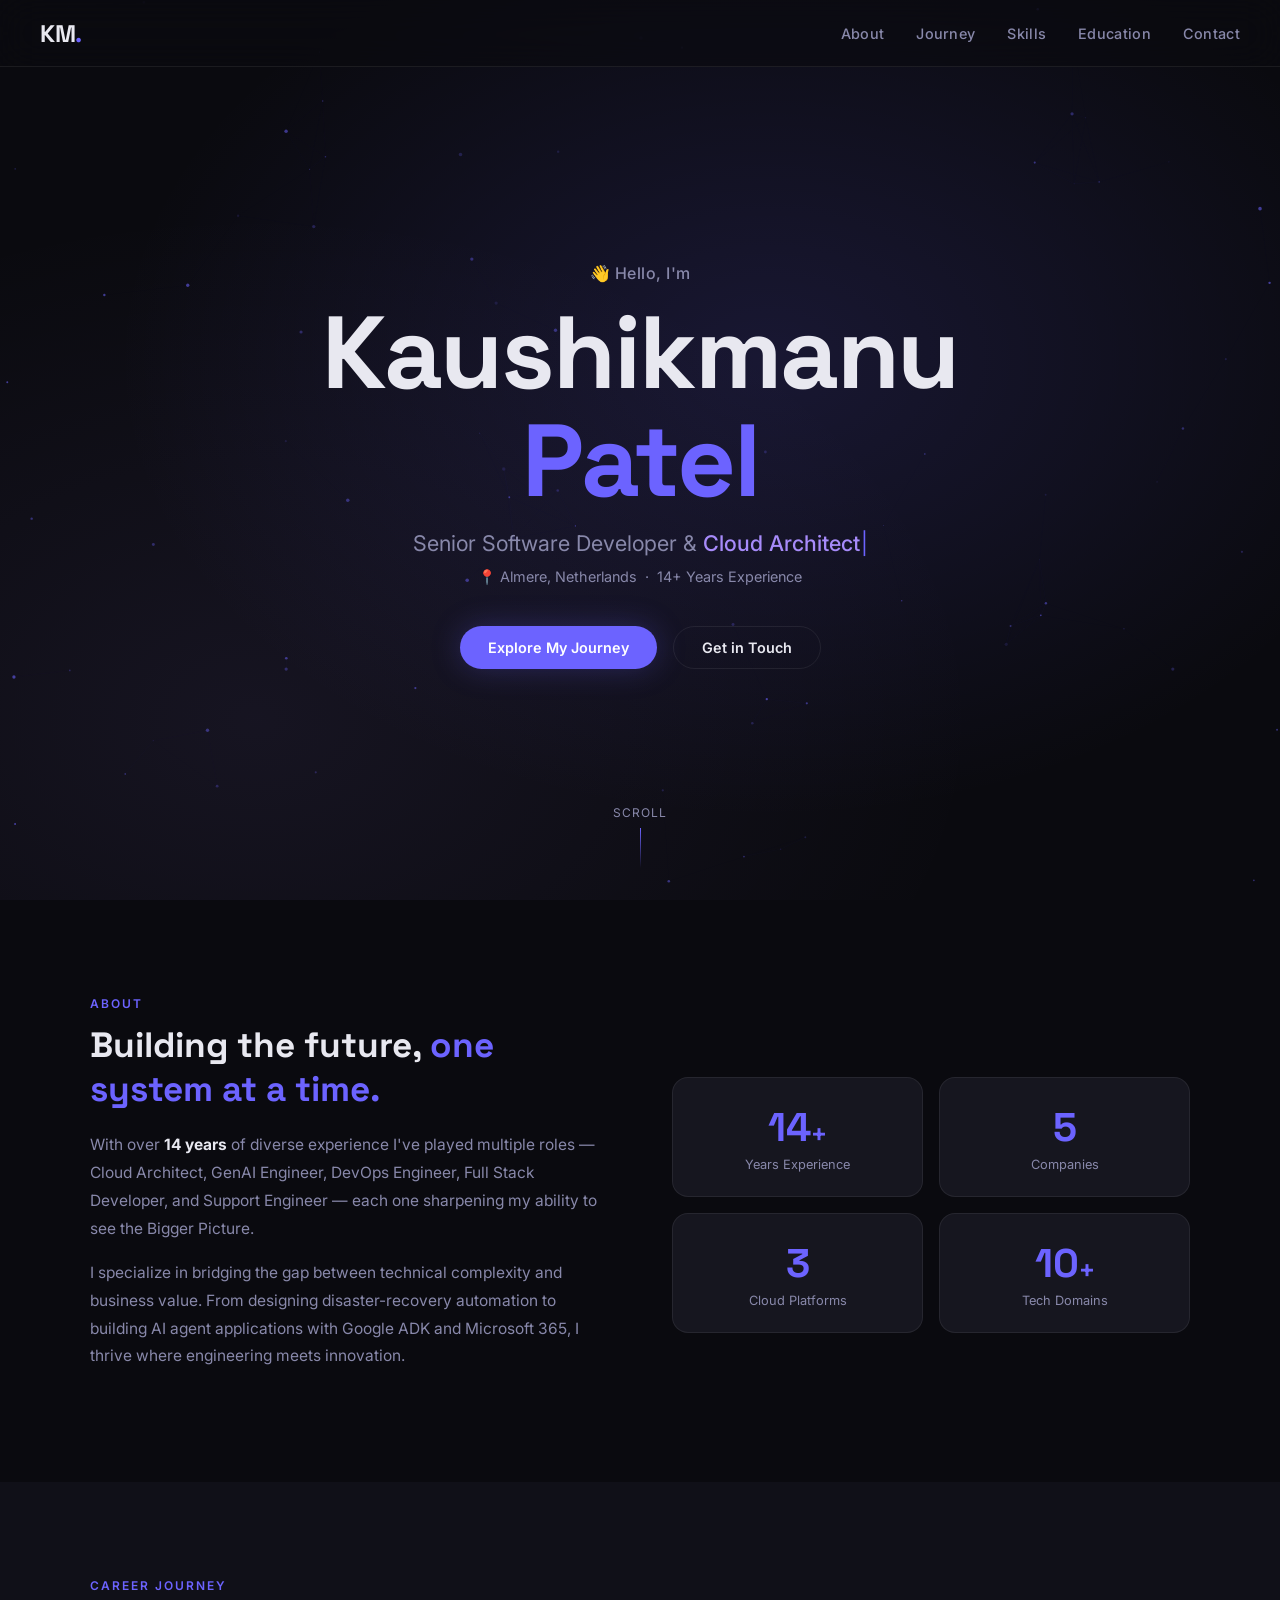
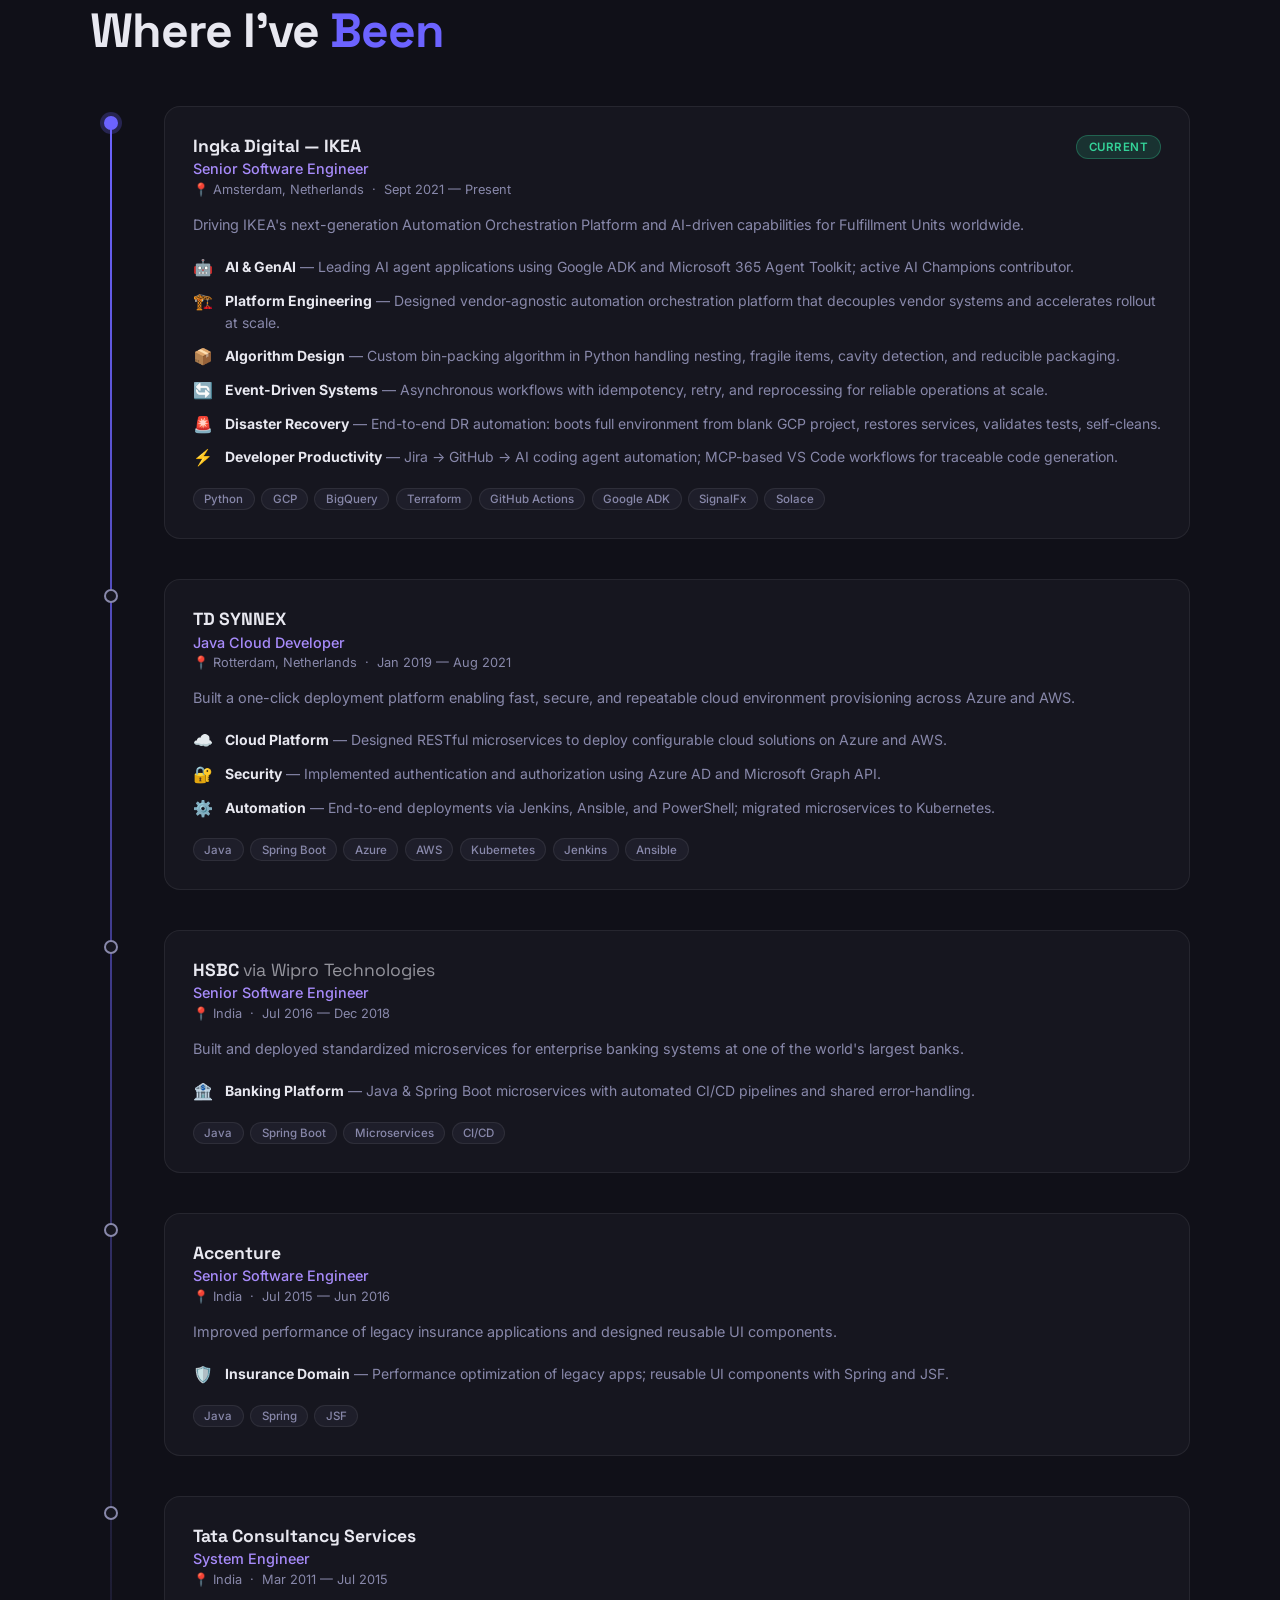
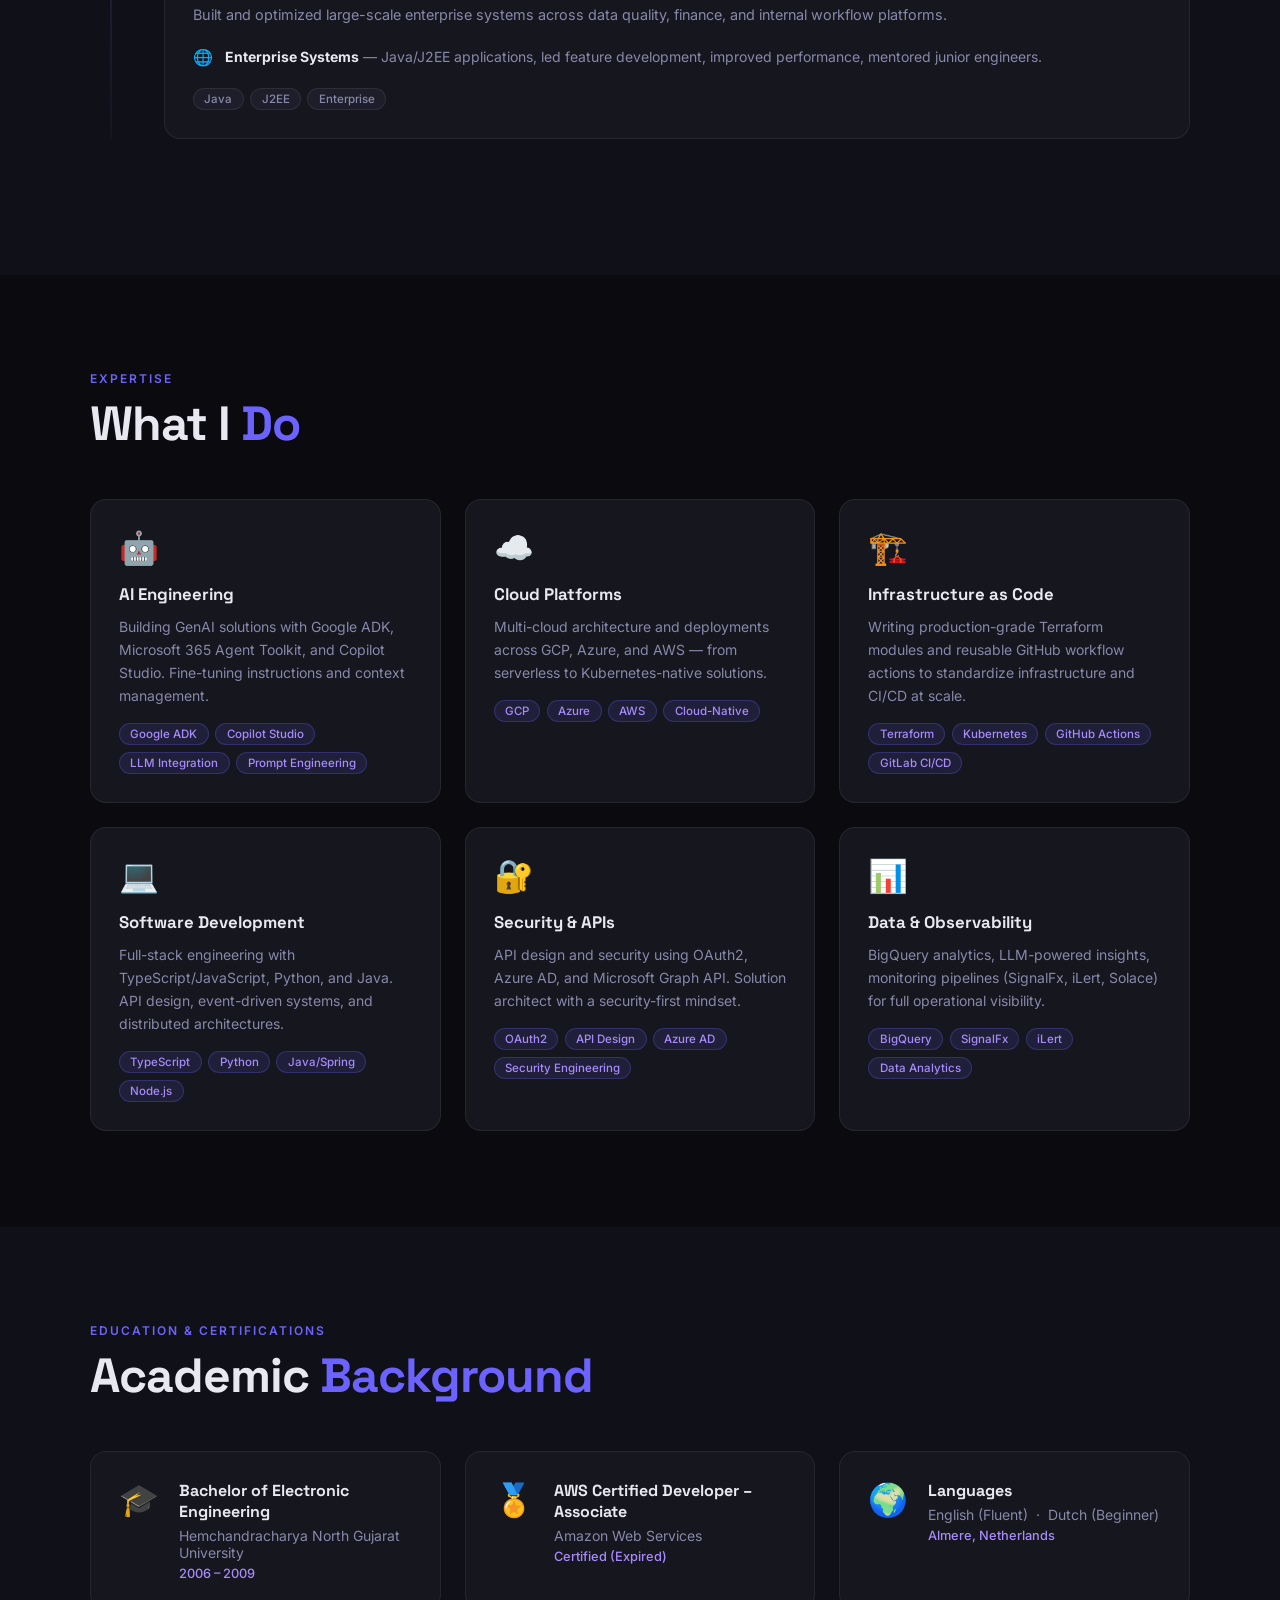
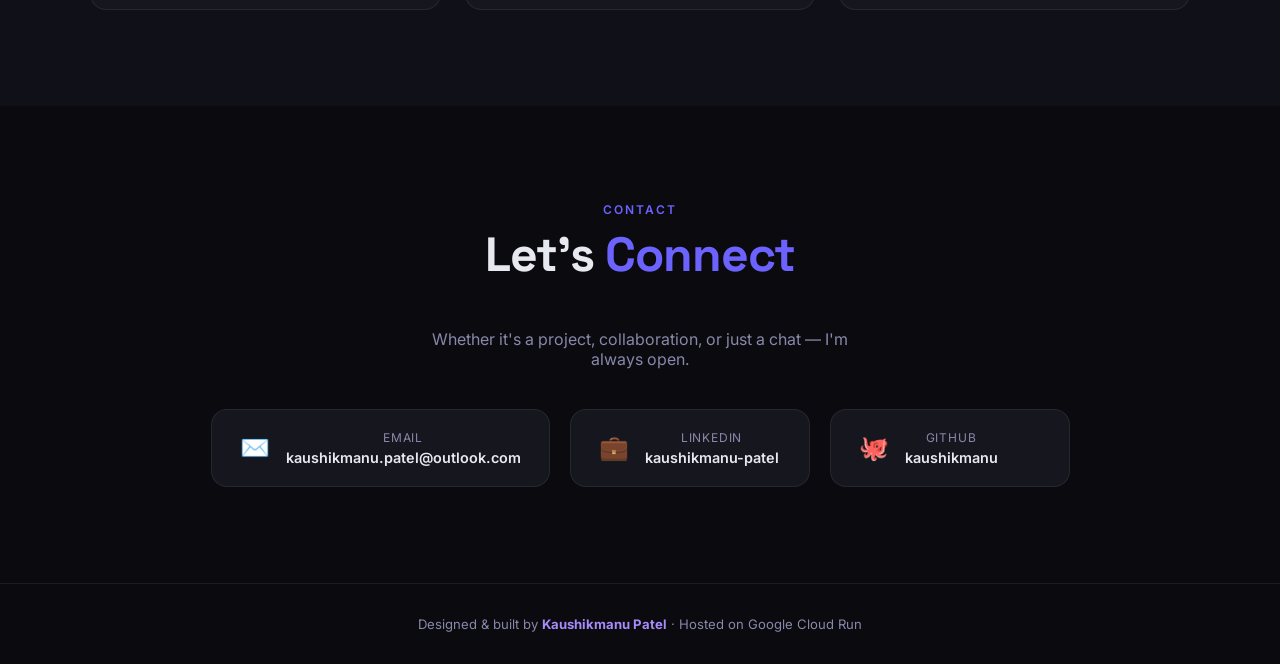
==== app/index.html @ 334c2bb4 "Initial commit" ====
<!DOCTYPE html>
<html lang="en">
<head>
  <meta charset="UTF-8" />
  <meta name="viewport" content="width=device-width, initial-scale=1.0" />
  <title>Kaushikmanu Patel — Senior Software Developer</title>
  <link rel="preconnect" href="https://fonts.googleapis.com" />
  <link href="https://fonts.googleapis.com/css2?family=Inter:wght@300;400;500;600;700;800&family=Space+Grotesk:wght@400;500;600;700&display=swap" rel="stylesheet" />
  <link rel="stylesheet" href="style.css" />
</head>
<body>

  <!-- ──────────────────────────── NAV ──────────────────────────── -->
  <nav id="navbar">
    <div class="nav-brand">KM<span class="dot">.</span></div>
    <ul class="nav-links">
      <li><a href="#about">About</a></li>
      <li><a href="#journey">Journey</a></li>
      <li><a href="#skills">Skills</a></li>
      <li><a href="#education">Education</a></li>
      <li><a href="#contact">Contact</a></li>
    </ul>
    <button class="hamburger" id="hamburger" aria-label="menu">
      <span></span><span></span><span></span>
    </button>
  </nav>

  <!-- ──────────────────────────── HERO ──────────────────────────── -->
  <section id="hero">
    <div class="hero-bg">
      <canvas id="particle-canvas"></canvas>
    </div>
    <div class="hero-content">
      <p class="hero-eyebrow">👋 Hello, I'm</p>
      <h1 class="hero-name">Kaushikmanu<br /><span class="accent">Patel</span></h1>
      <p class="hero-title">Senior Software Developer &amp; <span class="typed-wrapper"><span id="typed"></span><span class="cursor">|</span></span></p>
      <p class="hero-location">📍 Almere, Netherlands &nbsp;·&nbsp; 14+ Years Experience</p>
      <div class="hero-cta">
        <a href="#journey" class="btn btn-primary">Explore My Journey</a>
        <a href="#contact" class="btn btn-ghost">Get in Touch</a>
      </div>
    </div>
    <div class="scroll-hint">
      <span>Scroll</span>
      <div class="scroll-line"></div>
    </div>
  </section>

  <!-- ──────────────────────────── ABOUT ──────────────────────────── -->
  <section id="about" class="section">
    <div class="container">
      <div class="section-label">About</div>
      <div class="about-grid">
        <div class="about-text fade-in">
          <h2>Building the future, <span class="accent">one system at a time.</span></h2>
          <p>With over <strong>14 years</strong> of diverse experience I've played multiple roles — Cloud Architect, GenAI Engineer, DevOps Engineer, Full Stack Developer, and Support Engineer — each one sharpening my ability to see the Bigger Picture.</p>
          <p>I specialize in bridging the gap between technical complexity and business value. From designing disaster-recovery automation to building AI agent applications with Google ADK and Microsoft 365, I thrive where engineering meets innovation.</p>
        </div>
        <div class="about-cards fade-in">
          <div class="stat-card">
            <span class="stat-number" data-target="14">0</span><span class="stat-suffix">+</span>
            <span class="stat-label">Years Experience</span>
          </div>
          <div class="stat-card">
            <span class="stat-number" data-target="5">0</span><span class="stat-suffix"></span>
            <span class="stat-label">Companies</span>
          </div>
          <div class="stat-card">
            <span class="stat-number" data-target="3">0</span><span class="stat-suffix"></span>
            <span class="stat-label">Cloud Platforms</span>
          </div>
          <div class="stat-card">
            <span class="stat-number" data-target="10">0</span><span class="stat-suffix">+</span>
            <span class="stat-label">Tech Domains</span>
          </div>
        </div>
      </div>
    </div>
  </section>

  <!-- ──────────────────────────── JOURNEY ──────────────────────────── -->
  <section id="journey" class="section section-dark">
    <div class="container">
      <div class="section-label">Career Journey</div>
      <h2 class="section-title">Where I've <span class="accent">Been</span></h2>
      <div class="timeline">

        <!-- Job 1 -->
        <div class="timeline-item active" data-job="0">
          <div class="timeline-marker">
            <div class="marker-dot"></div>
          </div>
          <div class="timeline-card fade-in">
            <div class="card-header">
              <div>
                <div class="card-company">Ingka Digital — IKEA</div>
                <div class="card-role">Senior Software Engineer</div>
                <div class="card-meta">📍 Amsterdam, Netherlands &nbsp;·&nbsp; Sept 2021 — Present</div>
              </div>
              <div class="card-badge current">Current</div>
            </div>
            <p class="card-tagline">Driving IKEA's next-generation Automation Orchestration Platform and AI-driven capabilities for Fulfillment Units worldwide.</p>
            <div class="card-highlights">
              <div class="highlight">
                <span class="h-icon">🤖</span>
                <div><strong>AI & GenAI</strong> — Leading AI agent applications using Google ADK and Microsoft 365 Agent Toolkit; active AI Champions contributor.</div>
              </div>
              <div class="highlight">
                <span class="h-icon">🏗️</span>
                <div><strong>Platform Engineering</strong> — Designed vendor-agnostic automation orchestration platform that decouples vendor systems and accelerates rollout at scale.</div>
              </div>
              <div class="highlight">
                <span class="h-icon">📦</span>
                <div><strong>Algorithm Design</strong> — Custom bin-packing algorithm in Python handling nesting, fragile items, cavity detection, and reducible packaging.</div>
              </div>
              <div class="highlight">
                <span class="h-icon">🔄</span>
                <div><strong>Event-Driven Systems</strong> — Asynchronous workflows with idempotency, retry, and reprocessing for reliable operations at scale.</div>
              </div>
              <div class="highlight">
                <span class="h-icon">🚨</span>
                <div><strong>Disaster Recovery</strong> — End-to-end DR automation: boots full environment from blank GCP project, restores services, validates tests, self-cleans.</div>
              </div>
              <div class="highlight">
                <span class="h-icon">⚡</span>
                <div><strong>Developer Productivity</strong> — Jira → GitHub → AI coding agent automation; MCP-based VS Code workflows for traceable code generation.</div>
              </div>
            </div>
            <div class="card-tags">
              <span>Python</span><span>GCP</span><span>BigQuery</span><span>Terraform</span><span>GitHub Actions</span><span>Google ADK</span><span>SignalFx</span><span>Solace</span>
            </div>
          </div>
        </div>

        <!-- Job 2 -->
        <div class="timeline-item" data-job="1">
          <div class="timeline-marker">
            <div class="marker-dot"></div>
          </div>
          <div class="timeline-card fade-in">
            <div class="card-header">
              <div>
                <div class="card-company">TD SYNNEX</div>
                <div class="card-role">Java Cloud Developer</div>
                <div class="card-meta">📍 Rotterdam, Netherlands &nbsp;·&nbsp; Jan 2019 — Aug 2021</div>
              </div>
            </div>
            <p class="card-tagline">Built a one-click deployment platform enabling fast, secure, and repeatable cloud environment provisioning across Azure and AWS.</p>
            <div class="card-highlights">
              <div class="highlight">
                <span class="h-icon">☁️</span>
                <div><strong>Cloud Platform</strong> — Designed RESTful microservices to deploy configurable cloud solutions on Azure and AWS.</div>
              </div>
              <div class="highlight">
                <span class="h-icon">🔐</span>
                <div><strong>Security</strong> — Implemented authentication and authorization using Azure AD and Microsoft Graph API.</div>
              </div>
              <div class="highlight">
                <span class="h-icon">⚙️</span>
                <div><strong>Automation</strong> — End-to-end deployments via Jenkins, Ansible, and PowerShell; migrated microservices to Kubernetes.</div>
              </div>
            </div>
            <div class="card-tags">
              <span>Java</span><span>Spring Boot</span><span>Azure</span><span>AWS</span><span>Kubernetes</span><span>Jenkins</span><span>Ansible</span>
            </div>
          </div>
        </div>

        <!-- Job 3 -->
        <div class="timeline-item" data-job="2">
          <div class="timeline-marker">
            <div class="marker-dot"></div>
          </div>
          <div class="timeline-card fade-in">
            <div class="card-header">
              <div>
                <div class="card-company">HSBC <span style="font-weight:400;opacity:0.6">via Wipro Technologies</span></div>
                <div class="card-role">Senior Software Engineer</div>
                <div class="card-meta">📍 India &nbsp;·&nbsp; Jul 2016 — Dec 2018</div>
              </div>
            </div>
            <p class="card-tagline">Built and deployed standardized microservices for enterprise banking systems at one of the world's largest banks.</p>
            <div class="card-highlights">
              <div class="highlight">
                <span class="h-icon">🏦</span>
                <div><strong>Banking Platform</strong> — Java & Spring Boot microservices with automated CI/CD pipelines and shared error-handling.</div>
              </div>
            </div>
            <div class="card-tags">
              <span>Java</span><span>Spring Boot</span><span>Microservices</span><span>CI/CD</span>
            </div>
          </div>
        </div>

        <!-- Job 4 -->
        <div class="timeline-item" data-job="3">
          <div class="timeline-marker">
            <div class="marker-dot"></div>
          </div>
          <div class="timeline-card fade-in">
            <div class="card-header">
              <div>
                <div class="card-company">Accenture</div>
                <div class="card-role">Senior Software Engineer</div>
                <div class="card-meta">📍 India &nbsp;·&nbsp; Jul 2015 — Jun 2016</div>
              </div>
            </div>
            <p class="card-tagline">Improved performance of legacy insurance applications and designed reusable UI components.</p>
            <div class="card-highlights">
              <div class="highlight">
                <span class="h-icon">🛡️</span>
                <div><strong>Insurance Domain</strong> — Performance optimization of legacy apps; reusable UI components with Spring and JSF.</div>
              </div>
            </div>
            <div class="card-tags">
              <span>Java</span><span>Spring</span><span>JSF</span>
            </div>
          </div>
        </div>

        <!-- Job 5 -->
        <div class="timeline-item" data-job="4">
          <div class="timeline-marker">
            <div class="marker-dot"></div>
          </div>
          <div class="timeline-card fade-in">
            <div class="card-header">
              <div>
                <div class="card-company">Tata Consultancy Services</div>
                <div class="card-role">System Engineer</div>
                <div class="card-meta">📍 India &nbsp;·&nbsp; Mar 2011 — Jul 2015</div>
              </div>
            </div>
            <p class="card-tagline">Built and optimized large-scale enterprise systems across data quality, finance, and internal workflow platforms.</p>
            <div class="card-highlights">
              <div class="highlight">
                <span class="h-icon">🌐</span>
                <div><strong>Enterprise Systems</strong> — Java/J2EE applications, led feature development, improved performance, mentored junior engineers.</div>
              </div>
            </div>
            <div class="card-tags">
              <span>Java</span><span>J2EE</span><span>Enterprise</span>
            </div>
          </div>
        </div>

      </div>
    </div>
  </section>

  <!-- ──────────────────────────── SKILLS ──────────────────────────── -->
  <section id="skills" class="section">
    <div class="container">
      <div class="section-label">Expertise</div>
      <h2 class="section-title">What I <span class="accent">Do</span></h2>
      <div class="skills-grid">

        <div class="skill-category fade-in">
          <div class="skill-icon">🤖</div>
          <h3>AI Engineering</h3>
          <p>Building GenAI solutions with Google ADK, Microsoft 365 Agent Toolkit, and Copilot Studio. Fine-tuning instructions and context management.</p>
          <div class="skill-tags">
            <span>Google ADK</span><span>Copilot Studio</span><span>LLM Integration</span><span>Prompt Engineering</span>
          </div>
        </div>

        <div class="skill-category fade-in">
          <div class="skill-icon">☁️</div>
          <h3>Cloud Platforms</h3>
          <p>Multi-cloud architecture and deployments across GCP, Azure, and AWS — from serverless to Kubernetes-native solutions.</p>
          <div class="skill-tags">
            <span>GCP</span><span>Azure</span><span>AWS</span><span>Cloud-Native</span>
          </div>
        </div>

        <div class="skill-category fade-in">
          <div class="skill-icon">🏗️</div>
          <h3>Infrastructure as Code</h3>
          <p>Writing production-grade Terraform modules and reusable GitHub workflow actions to standardize infrastructure and CI/CD at scale.</p>
          <div class="skill-tags">
            <span>Terraform</span><span>Kubernetes</span><span>GitHub Actions</span><span>GitLab CI/CD</span>
          </div>
        </div>

        <div class="skill-category fade-in">
          <div class="skill-icon">💻</div>
          <h3>Software Development</h3>
          <p>Full-stack engineering with TypeScript/JavaScript, Python, and Java. API design, event-driven systems, and distributed architectures.</p>
          <div class="skill-tags">
            <span>TypeScript</span><span>Python</span><span>Java/Spring</span><span>Node.js</span>
          </div>
        </div>

        <div class="skill-category fade-in">
          <div class="skill-icon">🔐</div>
          <h3>Security & APIs</h3>
          <p>API design and security using OAuth2, Azure AD, and Microsoft Graph API. Solution architect with a security-first mindset.</p>
          <div class="skill-tags">
            <span>OAuth2</span><span>API Design</span><span>Azure AD</span><span>Security Engineering</span>
          </div>
        </div>

        <div class="skill-category fade-in">
          <div class="skill-icon">📊</div>
          <h3>Data & Observability</h3>
          <p>BigQuery analytics, LLM-powered insights, monitoring pipelines (SignalFx, iLert, Solace) for full operational visibility.</p>
          <div class="skill-tags">
            <span>BigQuery</span><span>SignalFx</span><span>iLert</span><span>Data Analytics</span>
          </div>
        </div>

      </div>
    </div>
  </section>

  <!-- ──────────────────────────── EDUCATION ──────────────────────────── -->
  <section id="education" class="section section-dark">
    <div class="container">
      <div class="section-label">Education &amp; Certifications</div>
      <h2 class="section-title">Academic <span class="accent">Background</span></h2>
      <div class="edu-grid">
        <div class="edu-card fade-in">
          <div class="edu-icon">🎓</div>
          <div>
            <div class="edu-degree">Bachelor of Electronic Engineering</div>
            <div class="edu-school">Hemchandracharya North Gujarat University</div>
            <div class="edu-year">2006 – 2009</div>
          </div>
        </div>
        <div class="edu-card fade-in">
          <div class="edu-icon">🏅</div>
          <div>
            <div class="edu-degree">AWS Certified Developer – Associate</div>
            <div class="edu-school">Amazon Web Services</div>
            <div class="edu-year">Certified (Expired)</div>
          </div>
        </div>
        <div class="edu-card fade-in">
          <div class="edu-icon">🌍</div>
          <div>
            <div class="edu-degree">Languages</div>
            <div class="edu-school">English (Fluent) &nbsp;·&nbsp; Dutch (Beginner)</div>
            <div class="edu-year">Almere, Netherlands</div>
          </div>
        </div>
      </div>
    </div>
  </section>

  <!-- ──────────────────────────── CONTACT ──────────────────────────── -->
  <section id="contact" class="section">
    <div class="container contact-container fade-in">
      <div class="section-label">Contact</div>
      <h2 class="section-title">Let's <span class="accent">Connect</span></h2>
      <p class="contact-sub">Whether it's a project, collaboration, or just a chat — I'm always open.</p>
      <div class="contact-links">
        <a href="mailto:kaushikmanu.patel@outlook.com" class="contact-card">
          <span class="cc-icon">✉️</span>
          <div>
            <div class="cc-label">Email</div>
            <div class="cc-value">kaushikmanu.patel@outlook.com</div>
          </div>
        </a>
        <a href="https://www.linkedin.com/in/kaushikmanu-patel/" target="_blank" rel="noopener noreferrer" class="contact-card">
          <span class="cc-icon">💼</span>
          <div>
            <div class="cc-label">LinkedIn</div>
            <div class="cc-value">kaushikmanu-patel</div>
          </div>
        </a>
        <a href="https://github.com/kaushikmanu" target="_blank" rel="noopener noreferrer" class="contact-card">
          <span class="cc-icon">🐙</span>
          <div>
            <div class="cc-label">GitHub</div>
            <div class="cc-value">kaushikmanu</div>
          </div>
        </a>
      </div>
    </div>
  </section>

  <!-- ──────────────────────────── FOOTER ──────────────────────────── -->
  <footer>
    <p>Designed &amp; built by <strong>Kaushikmanu Patel</strong> · Hosted on Google Cloud Run</p>
  </footer>

  <script src="script.js"></script>
</body>
</html>
---- app/style.css ----
/* ─────────────────────────────────────────────────────────────
   GLOBAL RESET & VARIABLES
───────────────────────────────────────────────────────────── */
*, *::before, *::after { box-sizing: border-box; margin: 0; padding: 0; }

:root {
  --bg: #0a0a0f;
  --bg2: #101018;
  --surface: #16161f;
  --surface2: #1e1e2a;
  --border: rgba(255,255,255,0.07);
  --accent: #6c63ff;
  --accent2: #a78bfa;
  --accent-glow: rgba(108,99,255,0.25);
  --text: #e8e8f0;
  --text-muted: #8888aa;
  --green: #34d399;
  --font-body: 'Inter', sans-serif;
  --font-head: 'Space Grotesk', sans-serif;
  --radius: 16px;
  --transition: 0.3s ease;
}

html { scroll-behavior: smooth; }

body {
  font-family: var(--font-body);
  background: var(--bg);
  color: var(--text);
  overflow-x: hidden;
  -webkit-font-smoothing: antialiased;
}

::selection { background: var(--accent); color: #fff; }

/* ─────────────────────────────────────────────────────────────
   SCROLLBAR
───────────────────────────────────────────────────────────── */
::-webkit-scrollbar { width: 6px; }
::-webkit-scrollbar-track { background: var(--bg); }
::-webkit-scrollbar-thumb { background: var(--accent); border-radius: 3px; }

/* ─────────────────────────────────────────────────────────────
   NAV
───────────────────────────────────────────────────────────── */
#navbar {
  position: fixed; top: 0; left: 0; right: 0; z-index: 100;
  display: flex; align-items: center; justify-content: space-between;
  padding: 1.1rem 2.5rem;
  background: rgba(10,10,15,0.6);
  backdrop-filter: blur(20px);
  -webkit-backdrop-filter: blur(20px);
  border-bottom: 1px solid var(--border);
  transition: var(--transition);
}
#navbar.scrolled { padding: 0.75rem 2.5rem; background: rgba(10,10,15,0.92); }

.nav-brand {
  font-family: var(--font-head);
  font-size: 1.5rem; font-weight: 700; letter-spacing: -0.5px;
  color: var(--text);
}
.nav-brand .dot { color: var(--accent); }

.nav-links { display: flex; gap: 2rem; list-style: none; }
.nav-links a {
  color: var(--text-muted); text-decoration: none;
  font-size: 0.9rem; font-weight: 500; letter-spacing: 0.3px;
  transition: color var(--transition);
  position: relative;
  padding-bottom: 2px;
}
.nav-links a::after {
  content: ''; position: absolute; bottom: -2px; left: 0;
  width: 0; height: 2px; background: var(--accent);
  transition: width var(--transition);
}
.nav-links a:hover { color: var(--text); }
.nav-links a:hover::after { width: 100%; }

.hamburger { display: none; flex-direction: column; gap: 5px; background: none; border: none; cursor: pointer; padding: 4px; }
.hamburger span { display: block; width: 22px; height: 2px; background: var(--text); border-radius: 2px; transition: var(--transition); }

@media (max-width: 720px) {
  .nav-links { display: none; }
  .hamburger { display: flex; }
  #navbar.open .nav-links {
    display: flex; flex-direction: column;
    position: absolute; top: 100%; left: 0; right: 0;
    background: var(--bg2); padding: 1.5rem 2rem;
    border-bottom: 1px solid var(--border);
  }
}

/* ─────────────────────────────────────────────────────────────
   HERO
───────────────────────────────────────────────────────────── */
#hero {
  position: relative; min-height: 100vh;
  display: flex; align-items: center; justify-content: center;
  text-align: center; padding: 6rem 1.5rem 4rem;
  overflow: hidden;
}

.hero-bg {
  position: absolute; inset: 0; z-index: 0;
  background: radial-gradient(ellipse at 60% 40%, rgba(108,99,255,0.15) 0%, transparent 60%),
              radial-gradient(ellipse at 20% 80%, rgba(167,139,250,0.08) 0%, transparent 50%),
              var(--bg);
}

#particle-canvas { position: absolute; inset: 0; width: 100%; height: 100%; }

.hero-content { position: relative; z-index: 1; max-width: 800px; }

.hero-eyebrow {
  font-size: 1rem; font-weight: 500; color: var(--text-muted);
  margin-bottom: 1rem; letter-spacing: 0.5px;
}

.hero-name {
  font-family: var(--font-head);
  font-size: clamp(3rem, 8vw, 6.5rem);
  font-weight: 800; line-height: 1.05;
  letter-spacing: -2px; margin-bottom: 1rem;
}

.accent { color: var(--accent); }

.hero-title {
  font-size: clamp(1rem, 2.5vw, 1.35rem);
  color: var(--text-muted); margin-bottom: 0.75rem;
  font-weight: 400;
}

.typed-wrapper { border: none; }
#typed { color: var(--accent2); font-weight: 500; }
.cursor {
  display: inline-block; color: var(--accent);
  animation: blink 1s step-end infinite;
  margin-left: 1px;
}
@keyframes blink { 0%,100%{opacity:1} 50%{opacity:0} }

.hero-location {
  font-size: 0.9rem; color: var(--text-muted); margin-bottom: 2.5rem;
}

.hero-cta { display: flex; gap: 1rem; justify-content: center; flex-wrap: wrap; }

.btn {
  padding: 0.75rem 1.75rem; border-radius: 50px;
  text-decoration: none; font-weight: 600; font-size: 0.9rem;
  transition: all var(--transition); display: inline-flex; align-items: center; gap: 0.5rem;
}
.btn-primary {
  background: var(--accent); color: #fff;
  box-shadow: 0 0 30px var(--accent-glow);
}
.btn-primary:hover {
  background: var(--accent2);
  transform: translateY(-2px);
  box-shadow: 0 0 40px rgba(167,139,250,0.4);
}
.btn-ghost {
  background: transparent; color: var(--text);
  border: 1px solid var(--border);
}
.btn-ghost:hover {
  border-color: var(--accent); color: var(--accent);
  transform: translateY(-2px);
}

.scroll-hint {
  position: absolute; bottom: 2rem; left: 50%; transform: translateX(-50%);
  display: flex; flex-direction: column; align-items: center; gap: 0.5rem;
  color: var(--text-muted); font-size: 0.75rem; letter-spacing: 1px;
  text-transform: uppercase; z-index: 1;
}
.scroll-line {
  width: 1px; height: 40px;
  background: linear-gradient(to bottom, var(--accent), transparent);
  animation: scrollPulse 2s ease-in-out infinite;
}
@keyframes scrollPulse { 0%,100%{opacity:0.3} 50%{opacity:1} }

/* ─────────────────────────────────────────────────────────────
   SECTIONS
───────────────────────────────────────────────────────────── */
.section { padding: 6rem 1.5rem; }
.section-dark { background: var(--bg2); }

.container { max-width: 1100px; margin: 0 auto; }

.section-label {
  font-size: 0.75rem; font-weight: 600; letter-spacing: 2px;
  text-transform: uppercase; color: var(--accent);
  margin-bottom: 0.75rem;
}

.section-title {
  font-family: var(--font-head);
  font-size: clamp(2rem, 5vw, 3rem);
  font-weight: 700; line-height: 1.1;
  margin-bottom: 3rem; letter-spacing: -1px;
}

/* ─────────────────────────────────────────────────────────────
   ABOUT
───────────────────────────────────────────────────────────── */
.about-grid {
  display: grid; grid-template-columns: 1fr 1fr; gap: 4rem; align-items: center;
}
@media (max-width: 768px) { .about-grid { grid-template-columns: 1fr; gap: 2.5rem; } }

.about-text h2 {
  font-family: var(--font-head);
  font-size: clamp(1.6rem, 3vw, 2.2rem);
  font-weight: 700; line-height: 1.25; margin-bottom: 1.25rem;
}
.about-text p {
  color: var(--text-muted); line-height: 1.8; margin-bottom: 1rem; font-size: 0.97rem;
}
.about-text strong { color: var(--text); }

.about-cards { display: grid; grid-template-columns: 1fr 1fr; gap: 1rem; }

.stat-card {
  background: var(--surface); border: 1px solid var(--border);
  border-radius: var(--radius); padding: 1.5rem;
  text-align: center; transition: var(--transition);
  position: relative; overflow: hidden;
}
.stat-card::before {
  content: ''; position: absolute; top: 0; left: 0; right: 0; height: 2px;
  background: linear-gradient(90deg, var(--accent), var(--accent2));
  opacity: 0; transition: var(--transition);
}
.stat-card:hover { border-color: var(--accent); transform: translateY(-3px); }
.stat-card:hover::before { opacity: 1; }

.stat-number {
  font-family: var(--font-head); font-size: 2.5rem; font-weight: 800;
  color: var(--accent); display: inline-block;
}
.stat-suffix { font-size: 1.5rem; font-weight: 700; color: var(--accent); }
.stat-label { display: block; font-size: 0.8rem; color: var(--text-muted); margin-top: 0.25rem; }

/* ─────────────────────────────────────────────────────────────
   TIMELINE
───────────────────────────────────────────────────────────── */
.timeline { position: relative; }
.timeline::before {
  content: ''; position: absolute; left: 20px; top: 12px; bottom: 0; width: 2px;
  background: linear-gradient(to bottom, var(--accent), var(--surface));
}

.timeline-item {
  display: flex; gap: 2rem; margin-bottom: 2.5rem;
  position: relative;
}

.timeline-marker {
  flex-shrink: 0; width: 42px; display: flex;
  justify-content: center; padding-top: 4px;
  position: relative; z-index: 1;
}

.marker-dot {
  width: 14px; height: 14px; border-radius: 50%;
  background: var(--surface); border: 2px solid var(--text-muted);
  transition: var(--transition);
  margin-top: 6px;
}
.timeline-item.active .marker-dot,
.timeline-item:hover .marker-dot {
  background: var(--accent); border-color: var(--accent);
  box-shadow: 0 0 0 4px var(--accent-glow);
}

.timeline-card {
  flex: 1; background: var(--surface); border: 1px solid var(--border);
  border-radius: var(--radius); padding: 1.75rem; transition: var(--transition);
  cursor: default;
}
.timeline-card:hover {
  border-color: rgba(108,99,255,0.3);
  box-shadow: 0 8px 40px rgba(0,0,0,0.3);
  transform: translateX(4px);
}

.card-header { display: flex; justify-content: space-between; align-items: flex-start; margin-bottom: 1rem; gap: 1rem; }
.card-company {
  font-family: var(--font-head); font-size: 1.1rem; font-weight: 700; margin-bottom: 0.2rem;
}
.card-role { font-size: 0.9rem; color: var(--accent2); font-weight: 500; margin-bottom: 0.3rem; }
.card-meta { font-size: 0.8rem; color: var(--text-muted); }

.card-badge {
  flex-shrink: 0; padding: 0.25rem 0.75rem; border-radius: 50px;
  font-size: 0.72rem; font-weight: 600; letter-spacing: 0.5px; text-transform: uppercase;
}
.card-badge.current { background: rgba(52,211,153,0.15); color: var(--green); border: 1px solid rgba(52,211,153,0.3); }

.card-tagline { color: var(--text-muted); font-size: 0.9rem; line-height: 1.6; margin-bottom: 1.25rem; }

.card-highlights { display: flex; flex-direction: column; gap: 0.75rem; margin-bottom: 1.25rem; }
.highlight { display: flex; gap: 0.75rem; align-items: flex-start; font-size: 0.875rem; }
.h-icon { flex-shrink: 0; font-size: 1rem; margin-top: 1px; }
.highlight div { color: var(--text-muted); line-height: 1.55; }
.highlight strong { color: var(--text); }

.card-tags { display: flex; flex-wrap: wrap; gap: 0.4rem; }
.card-tags span {
  padding: 0.2rem 0.65rem; border-radius: 50px;
  font-size: 0.72rem; font-weight: 500;
  background: var(--surface2); border: 1px solid var(--border); color: var(--text-muted);
}

/* ─────────────────────────────────────────────────────────────
   SKILLS
───────────────────────────────────────────────────────────── */
.skills-grid {
  display: grid; grid-template-columns: repeat(auto-fit, minmax(300px, 1fr)); gap: 1.5rem;
}

.skill-category {
  background: var(--surface); border: 1px solid var(--border);
  border-radius: var(--radius); padding: 1.75rem;
  transition: var(--transition); position: relative; overflow: hidden;
}
.skill-category::after {
  content: ''; position: absolute; bottom: 0; left: 0; right: 0; height: 2px;
  background: linear-gradient(90deg, var(--accent), var(--accent2));
  transform: scaleX(0); transform-origin: left;
  transition: transform 0.4s ease;
}
.skill-category:hover { border-color: rgba(108,99,255,0.35); transform: translateY(-4px); box-shadow: 0 12px 40px rgba(0,0,0,0.3); }
.skill-category:hover::after { transform: scaleX(1); }

.skill-icon { font-size: 2rem; margin-bottom: 1rem; }
.skill-category h3 { font-family: var(--font-head); font-size: 1.05rem; font-weight: 700; margin-bottom: 0.6rem; }
.skill-category p { font-size: 0.875rem; color: var(--text-muted); line-height: 1.65; margin-bottom: 1rem; }

.skill-tags { display: flex; flex-wrap: wrap; gap: 0.4rem; }
.skill-tags span {
  padding: 0.2rem 0.65rem; border-radius: 50px; font-size: 0.72rem; font-weight: 500;
  background: rgba(108,99,255,0.12); border: 1px solid rgba(108,99,255,0.25); color: var(--accent2);
}

/* ─────────────────────────────────────────────────────────────
   EDUCATION
───────────────────────────────────────────────────────────── */
.edu-grid {
  display: grid; grid-template-columns: repeat(auto-fit, minmax(280px, 1fr)); gap: 1.5rem;
}

.edu-card {
  background: var(--surface); border: 1px solid var(--border);
  border-radius: var(--radius); padding: 1.75rem;
  display: flex; gap: 1.25rem; align-items: flex-start;
  transition: var(--transition);
}
.edu-card:hover { border-color: rgba(108,99,255,0.35); transform: translateY(-3px); }

.edu-icon { font-size: 2rem; flex-shrink: 0; }
.edu-degree { font-family: var(--font-head); font-size: 1rem; font-weight: 700; margin-bottom: 0.3rem; }
.edu-school { font-size: 0.875rem; color: var(--text-muted); margin-bottom: 0.3rem; }
.edu-year { font-size: 0.8rem; color: var(--accent2); font-weight: 500; }

/* ─────────────────────────────────────────────────────────────
   CONTACT
───────────────────────────────────────────────────────────── */
.contact-container { text-align: center; }

.contact-sub {
  color: var(--text-muted); font-size: 1rem; max-width: 440px; margin: 0 auto 2.5rem;
}

.contact-links {
  display: flex; gap: 1.25rem; justify-content: center; flex-wrap: wrap;
}

.contact-card {
  background: var(--surface); border: 1px solid var(--border);
  border-radius: var(--radius); padding: 1.25rem 1.75rem;
  display: flex; align-items: center; gap: 1rem;
  text-decoration: none; color: var(--text); transition: var(--transition);
  min-width: 240px;
}
.contact-card:hover {
  border-color: var(--accent);
  transform: translateY(-3px);
  box-shadow: 0 8px 30px rgba(108,99,255,0.2);
}
.cc-icon { font-size: 1.5rem; }
.cc-label { font-size: 0.75rem; color: var(--text-muted); margin-bottom: 0.2rem; text-transform: uppercase; letter-spacing: 0.8px; }
.cc-value { font-size: 0.9rem; font-weight: 600; }

/* ─────────────────────────────────────────────────────────────
   FOOTER
───────────────────────────────────────────────────────────── */
footer {
  text-align: center; padding: 2rem 1.5rem;
  border-top: 1px solid var(--border);
  font-size: 0.82rem; color: var(--text-muted);
}
footer strong { color: var(--accent2); }

/* ─────────────────────────────────────────────────────────────
   FADE-IN ANIMATION
───────────────────────────────────────────────────────────── */
.fade-in {
  opacity: 0; transform: translateY(30px);
  transition: opacity 0.7s ease, transform 0.7s ease;
}
.fade-in.visible { opacity: 1; transform: translateY(0); }

/* ─────────────────────────────────────────────────────────────
   RESPONSIVE
───────────────────────────────────────────────────────────── */
@media (max-width: 600px) {
  .timeline::before { left: 13px; }
  .timeline-item { gap: 1rem; }
  .timeline-marker { width: 28px; }
  .card-header { flex-direction: column; }
  .contact-card { min-width: 100%; }
}
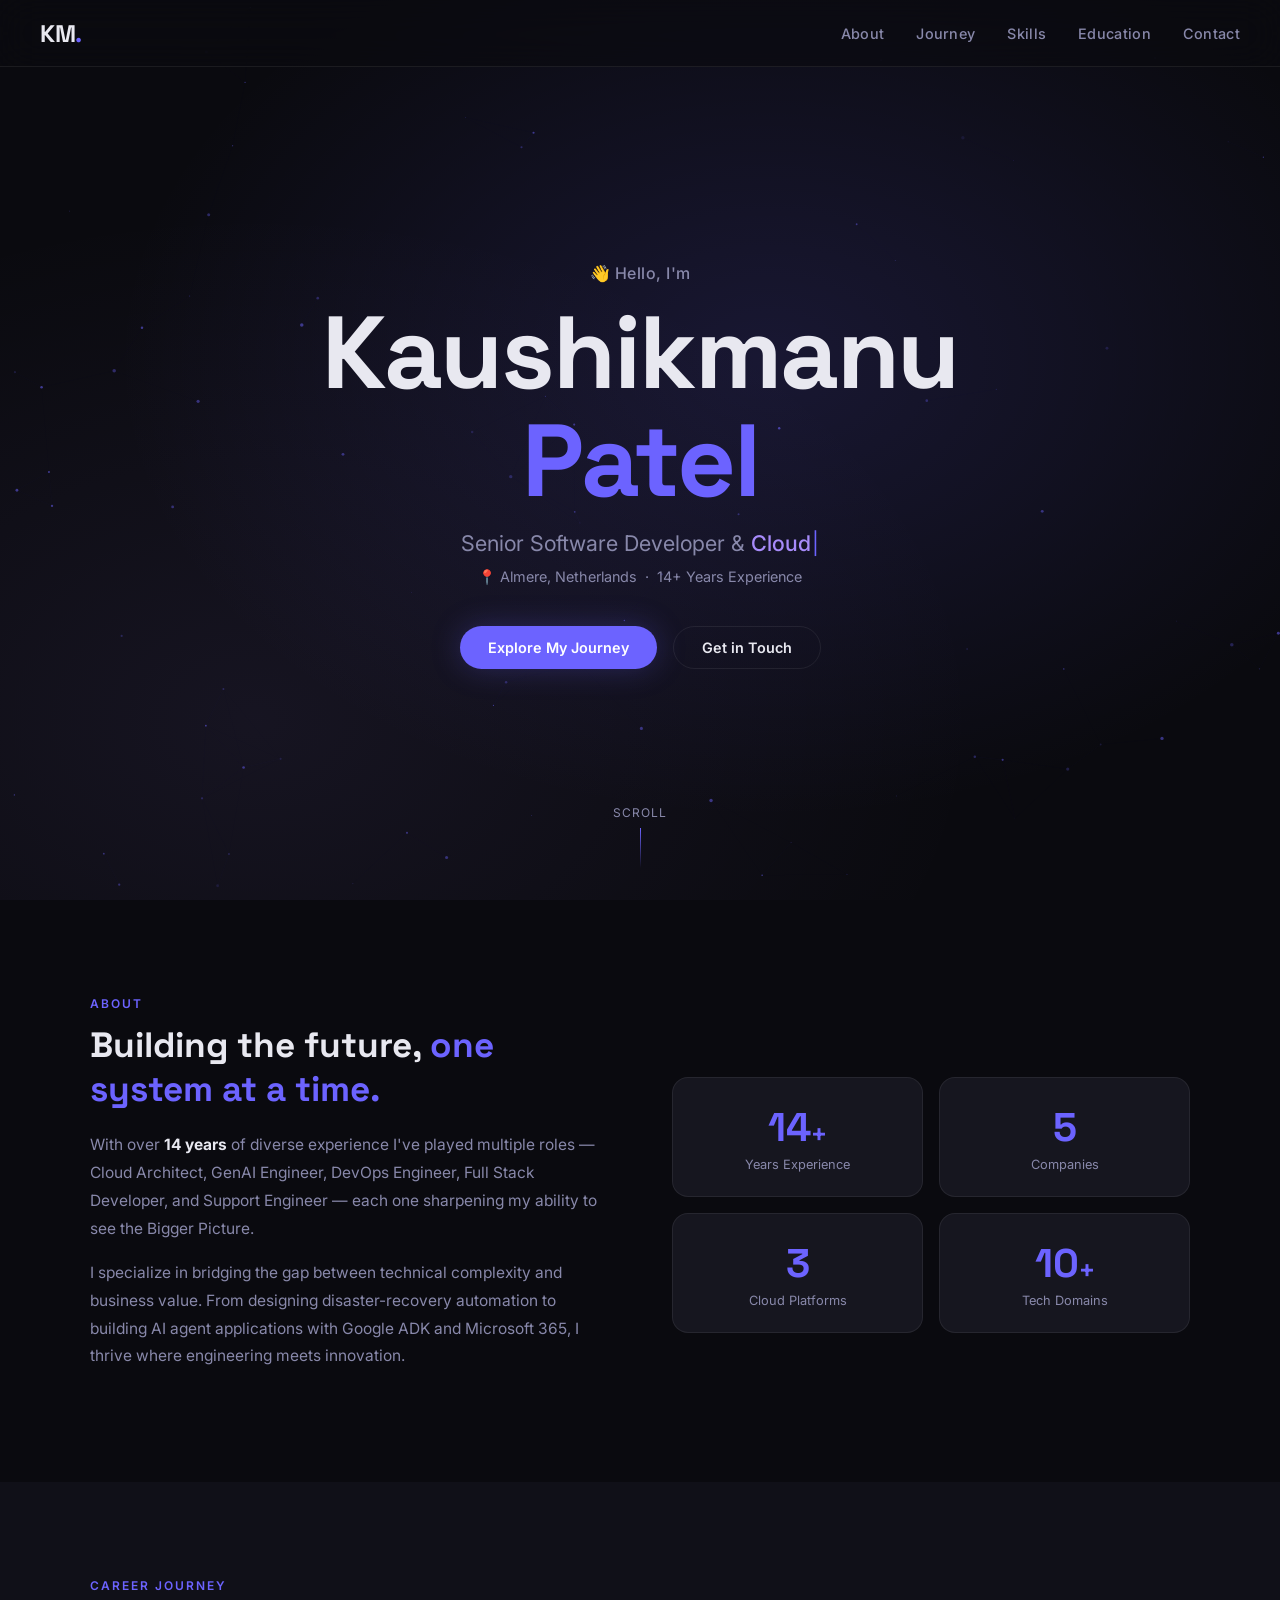
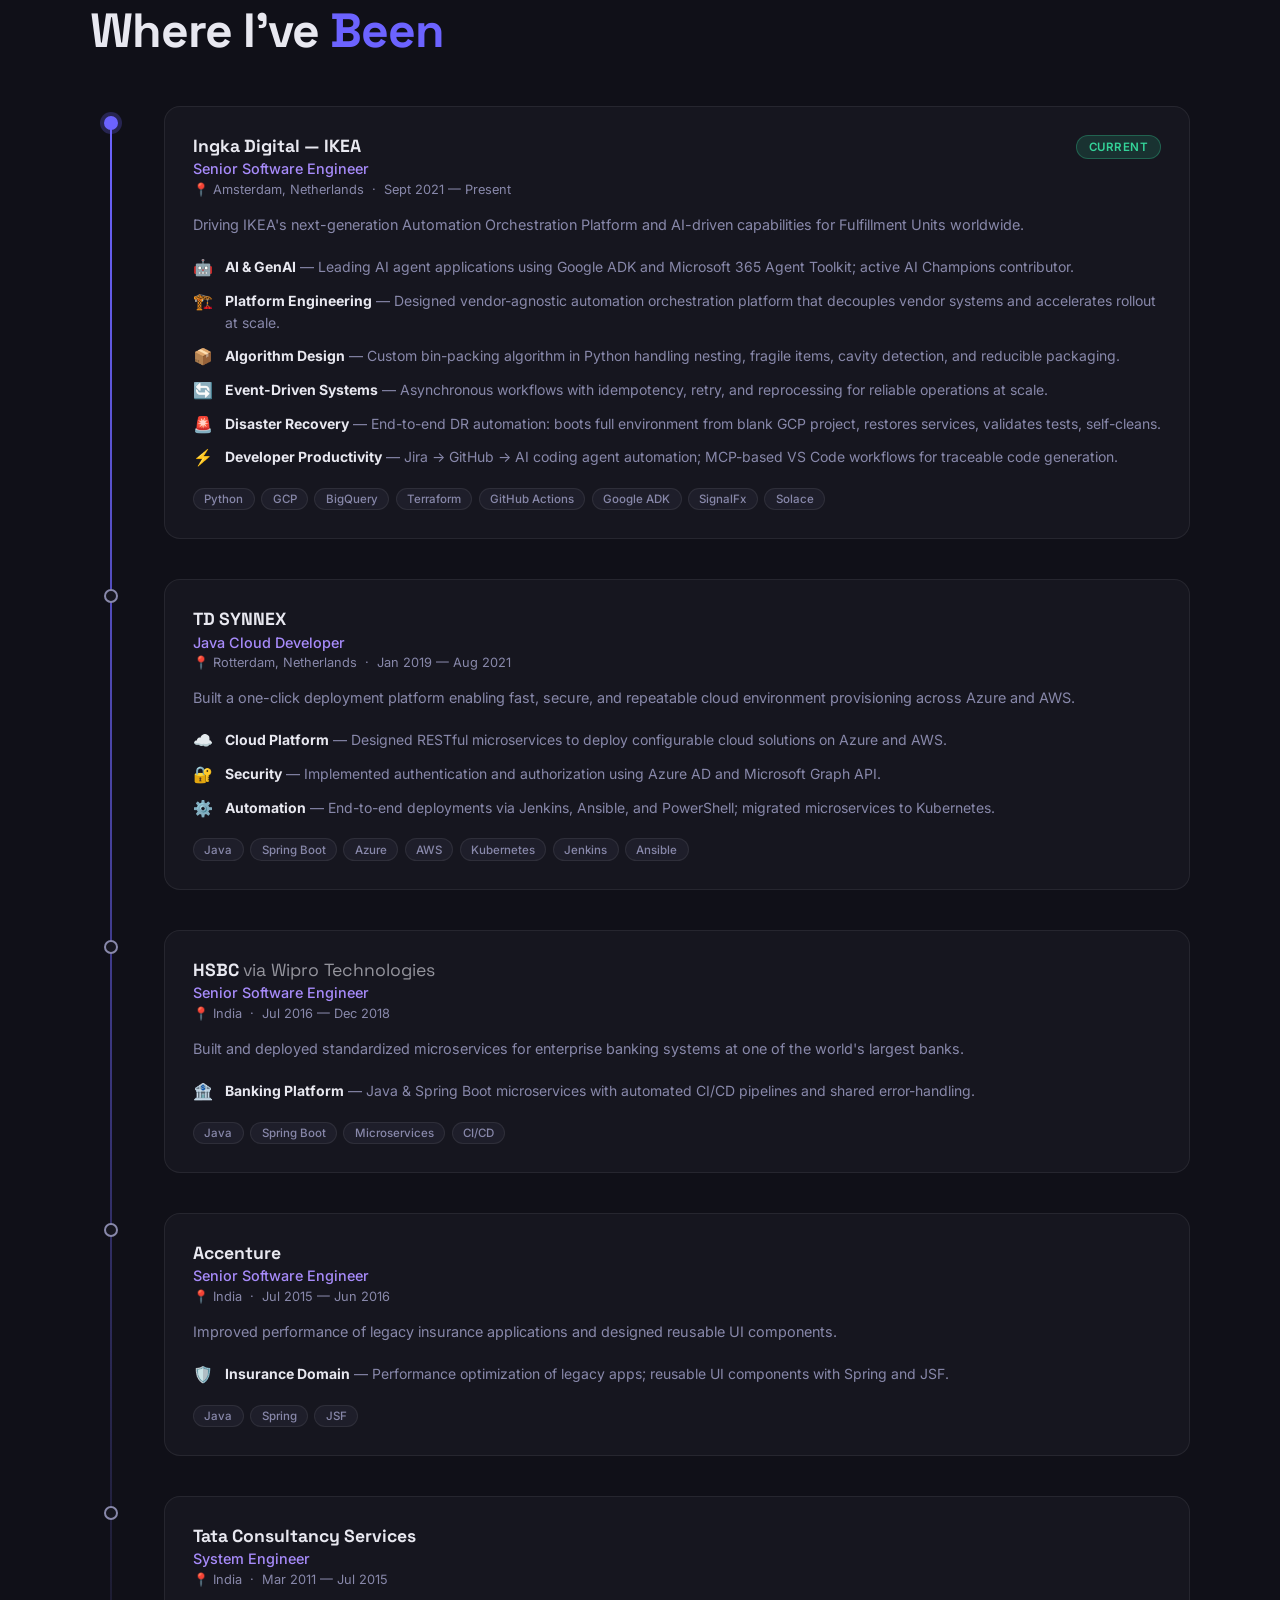
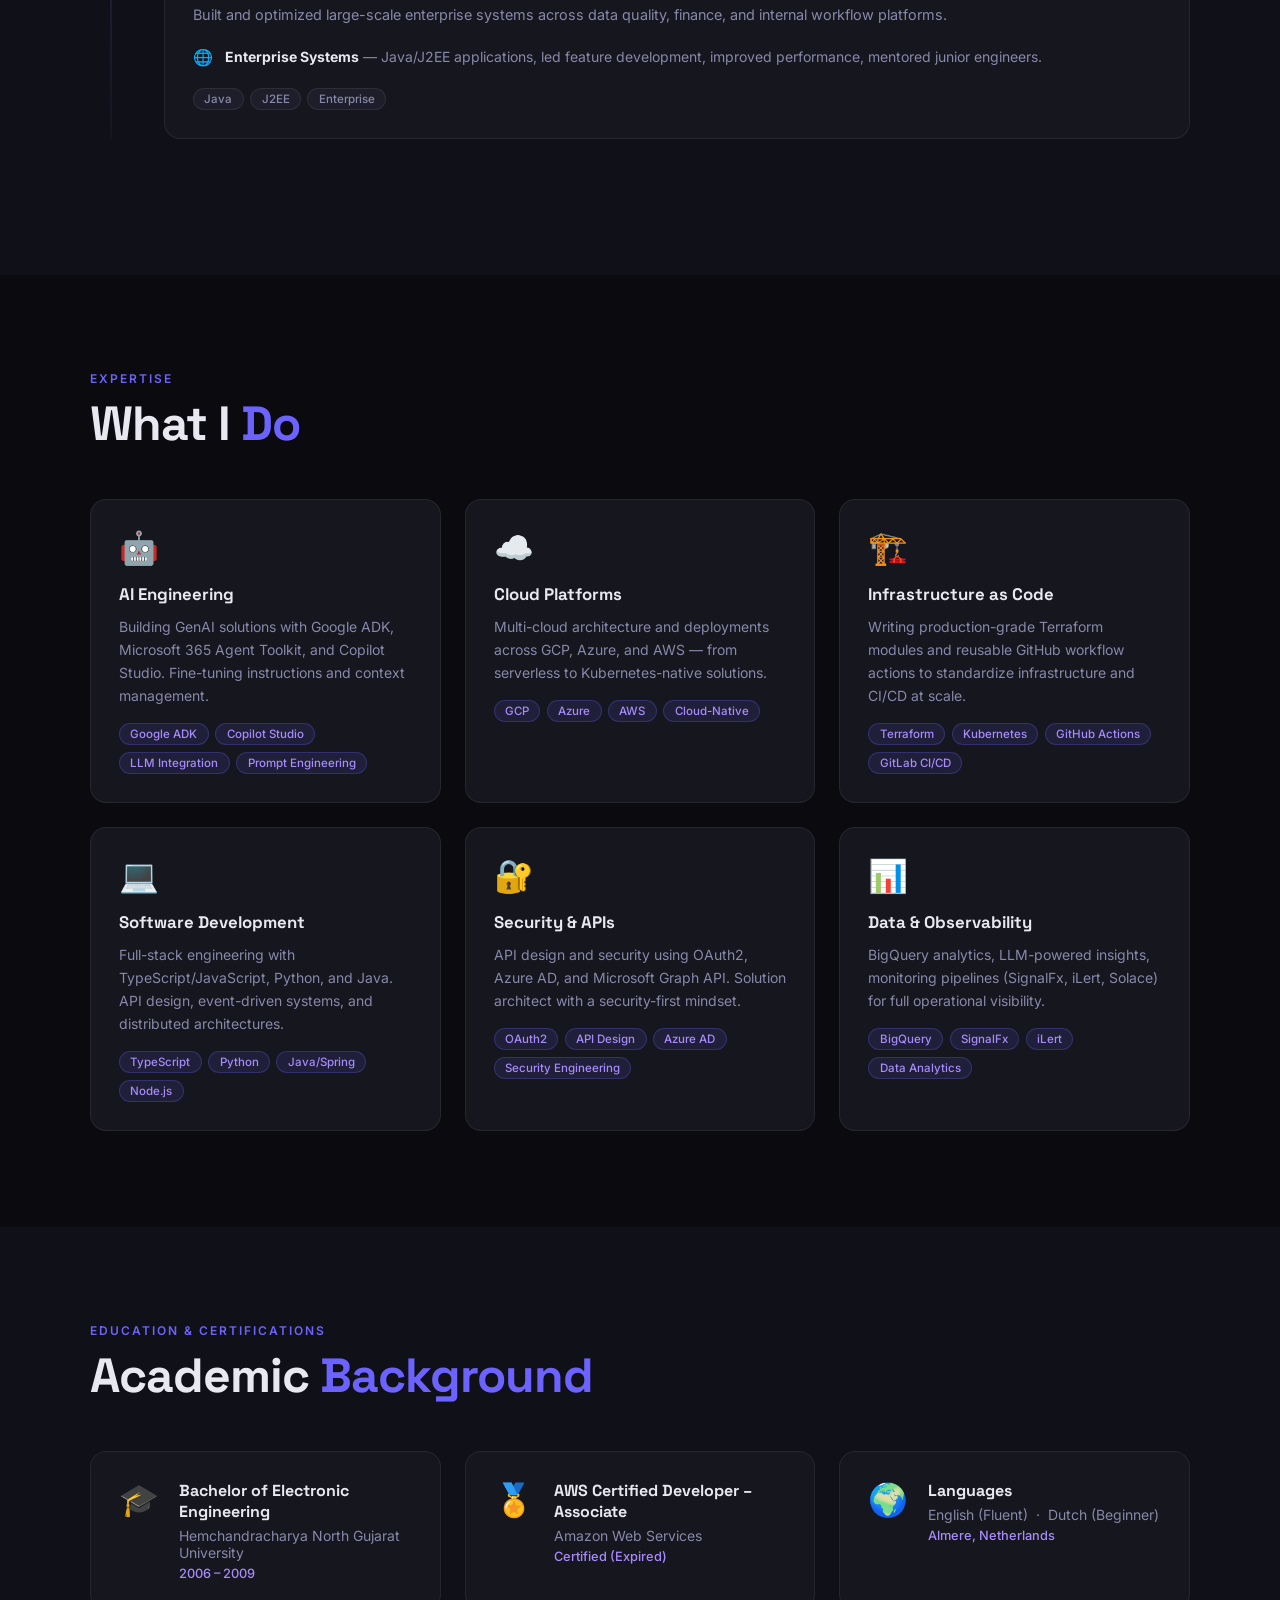
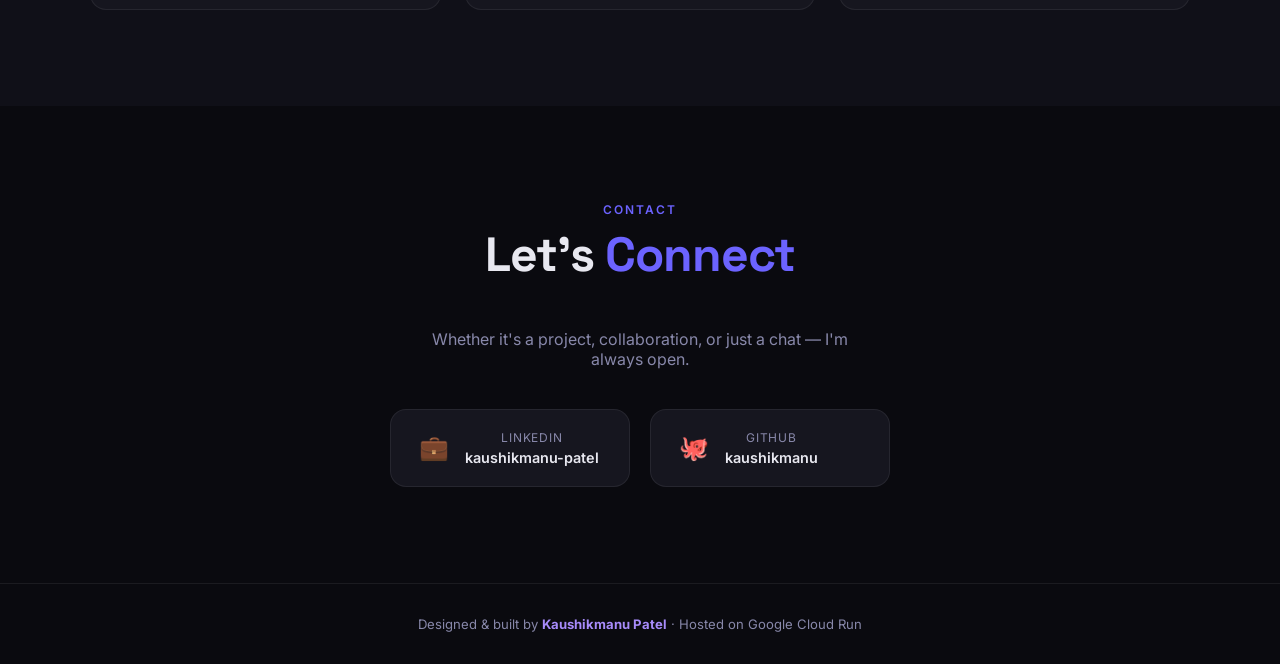
==== commit df3bc05f: "remove email from contact section" ====
--- a/app/index.html
+++ b/app/index.html
@@ -354,13 +354,6 @@
       <h2 class="section-title">Let's <span class="accent">Connect</span></h2>
       <p class="contact-sub">Whether it's a project, collaboration, or just a chat — I'm always open.</p>
       <div class="contact-links">
-        <a href="mailto:kaushikmanu.patel@outlook.com" class="contact-card">
-          <span class="cc-icon">✉️</span>
-          <div>
-            <div class="cc-label">Email</div>
-            <div class="cc-value">kaushikmanu.patel@outlook.com</div>
-          </div>
-        </a>
         <a href="https://www.linkedin.com/in/kaushikmanu-patel/" target="_blank" rel="noopener noreferrer" class="contact-card">
           <span class="cc-icon">💼</span>
           <div>
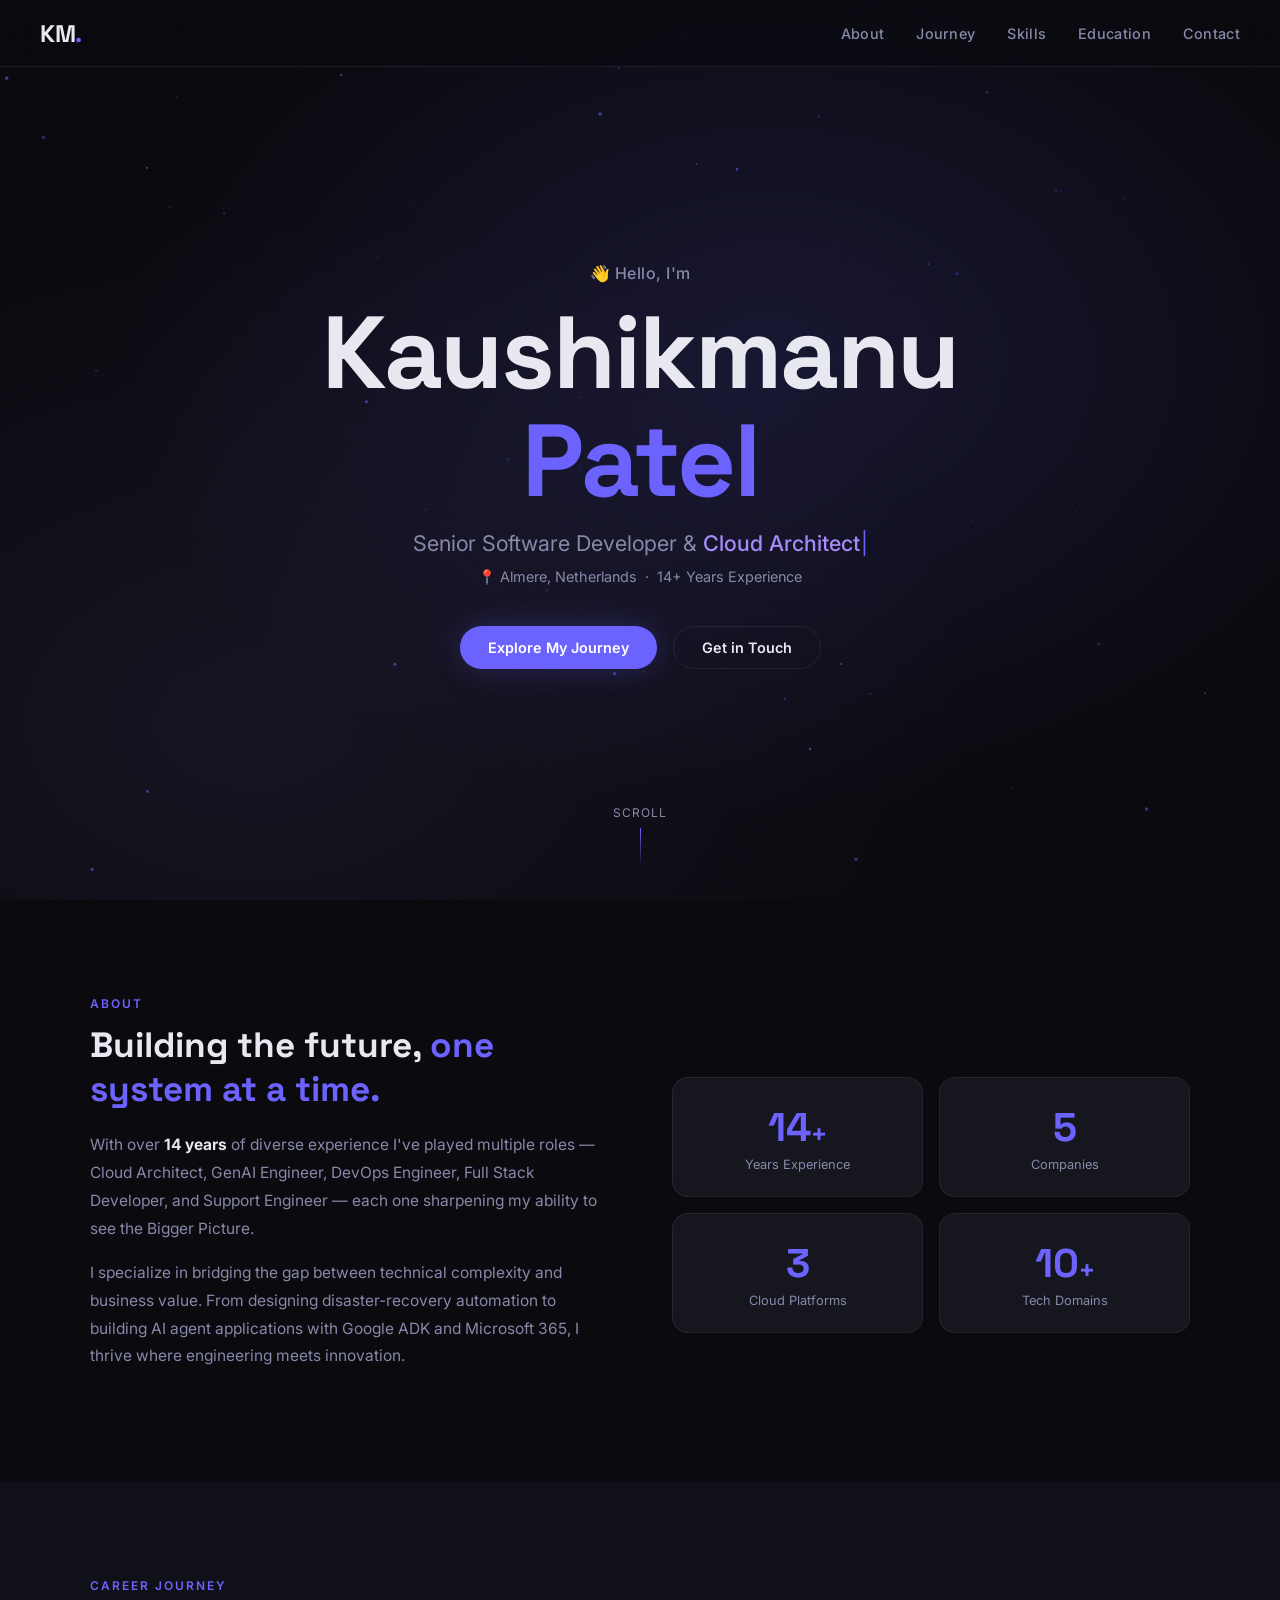
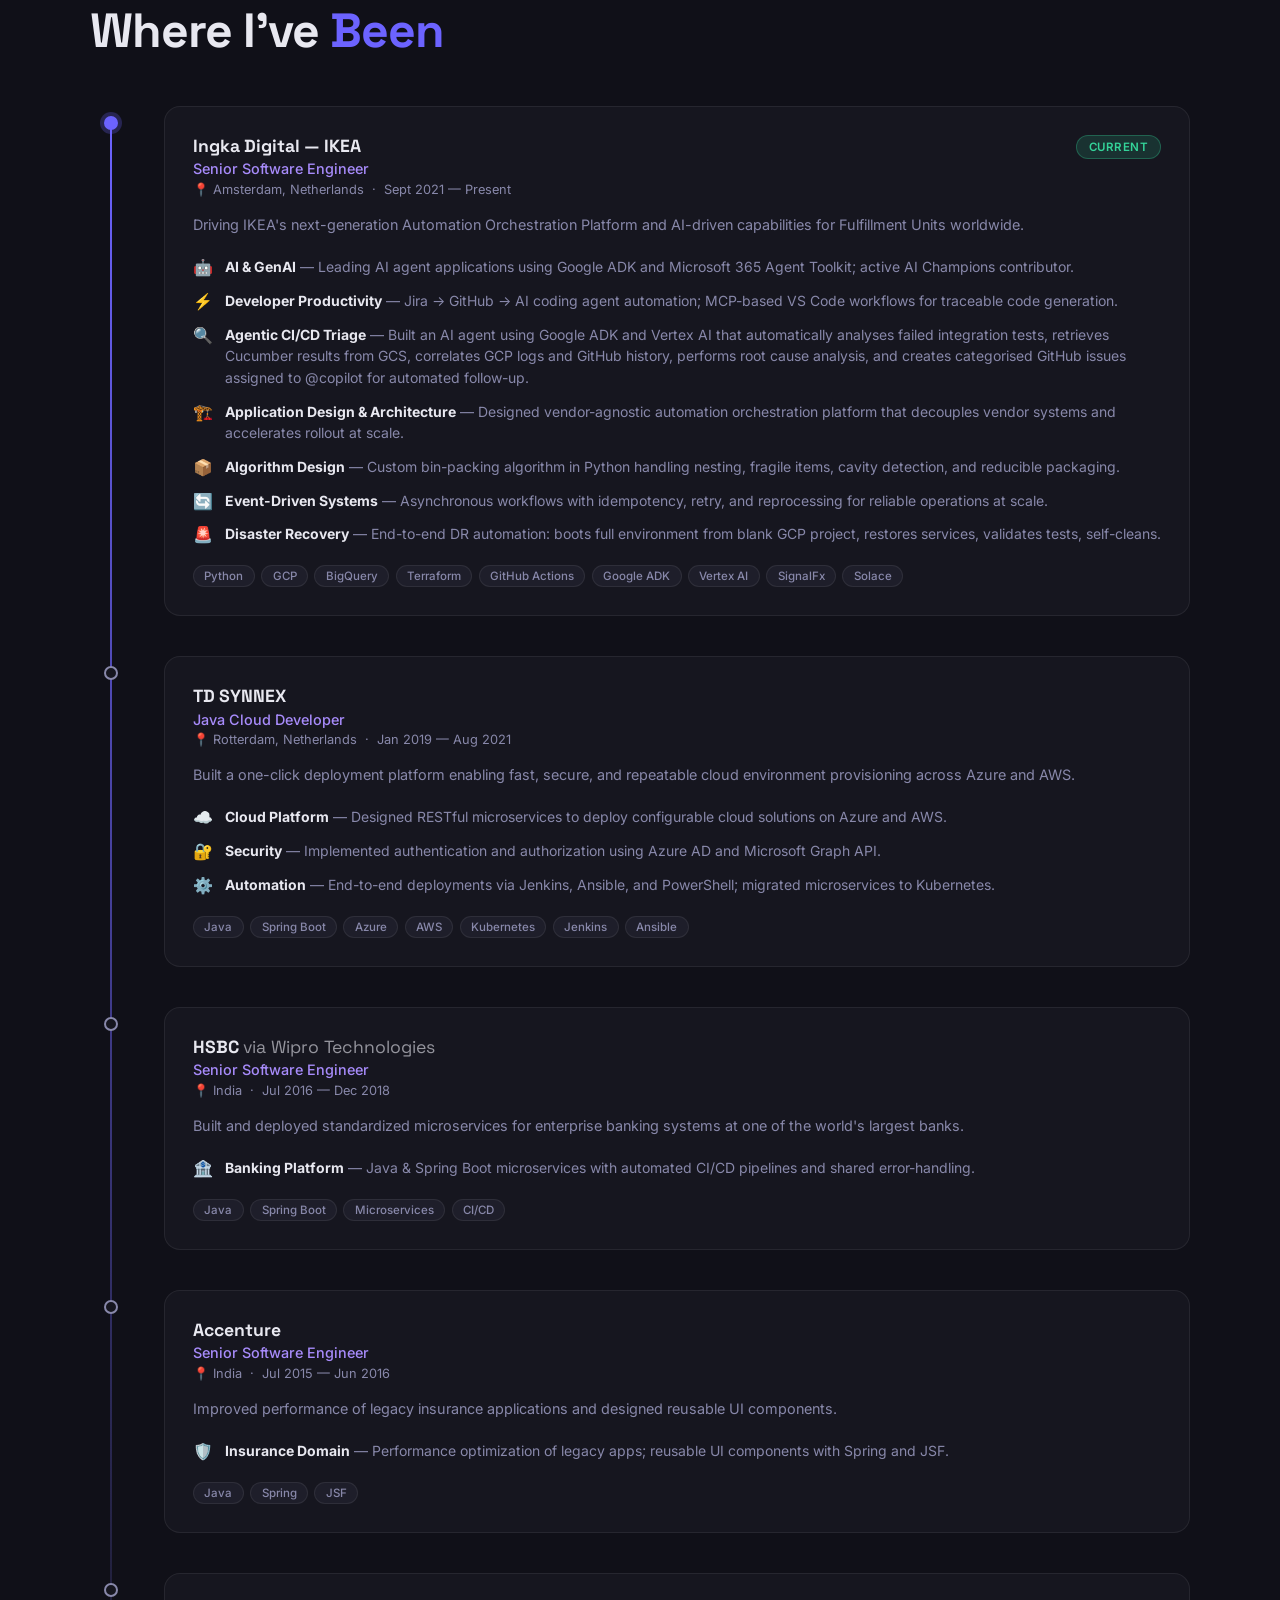
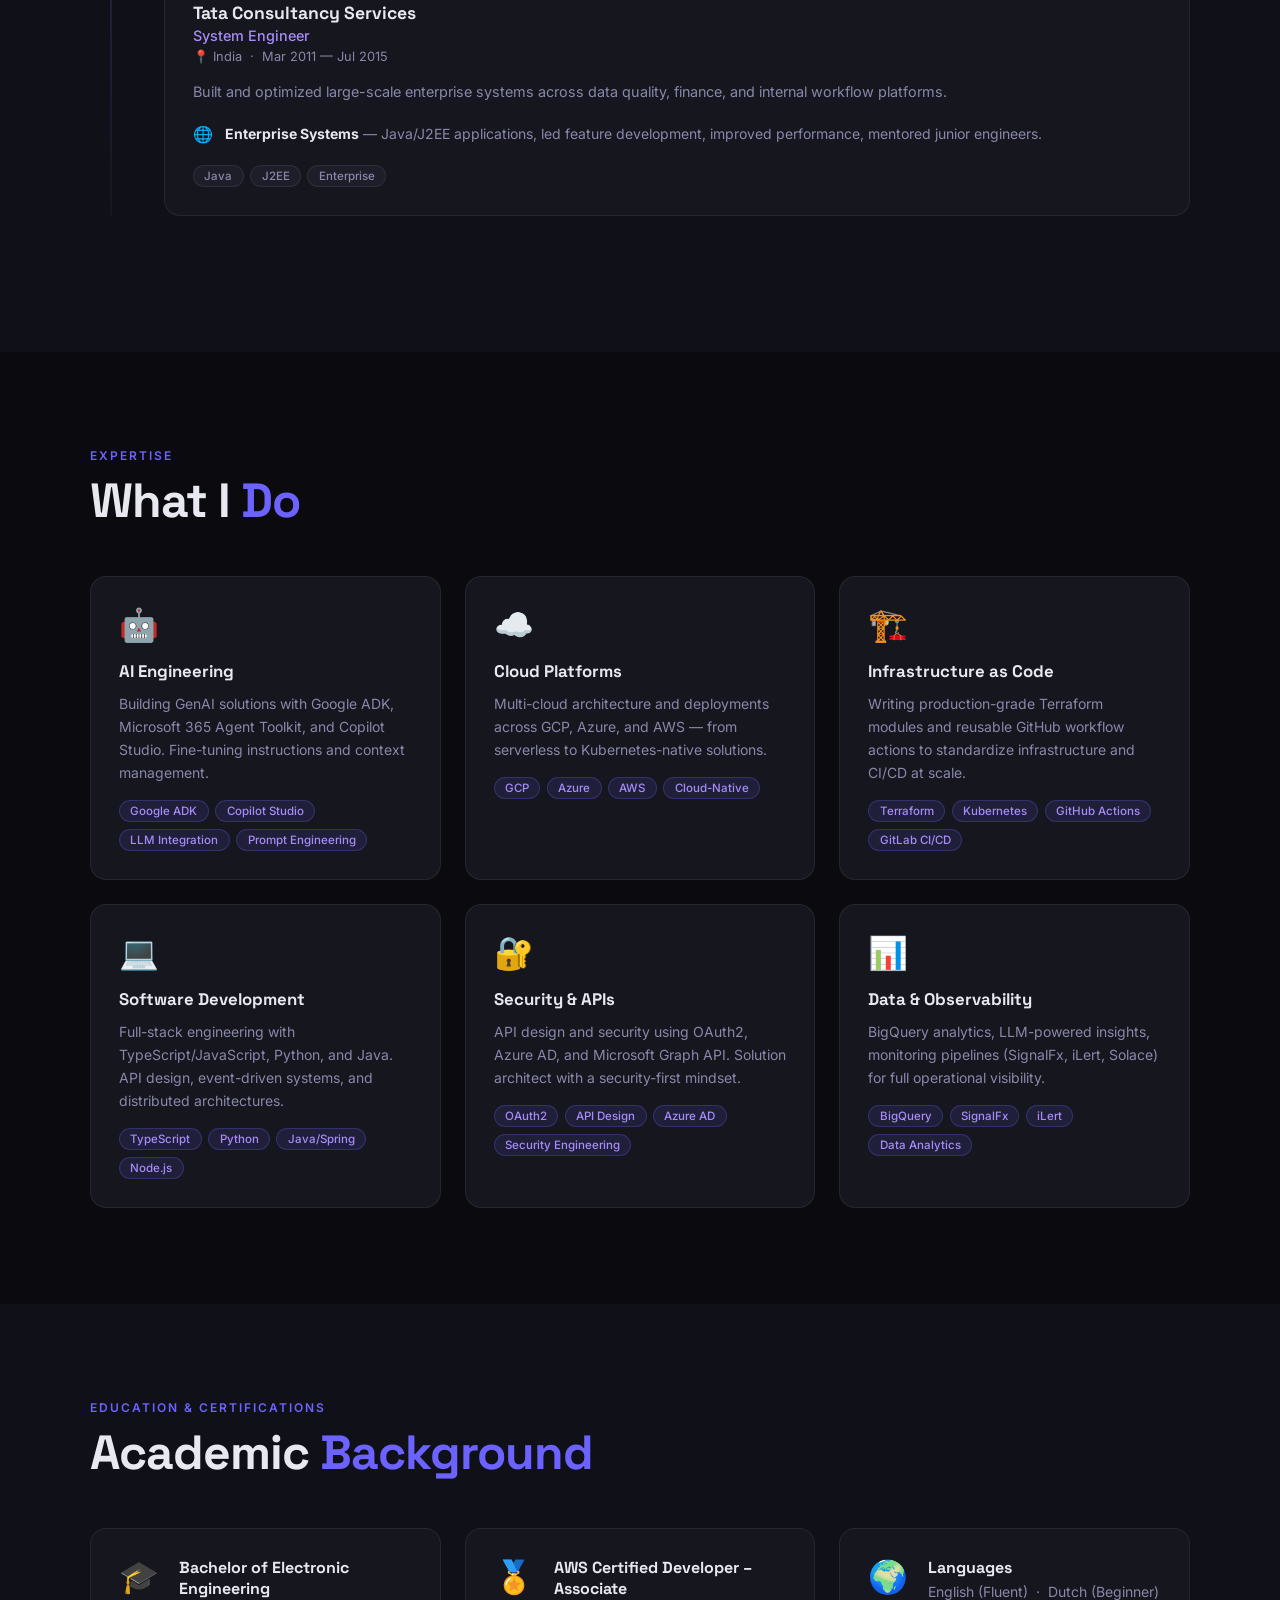
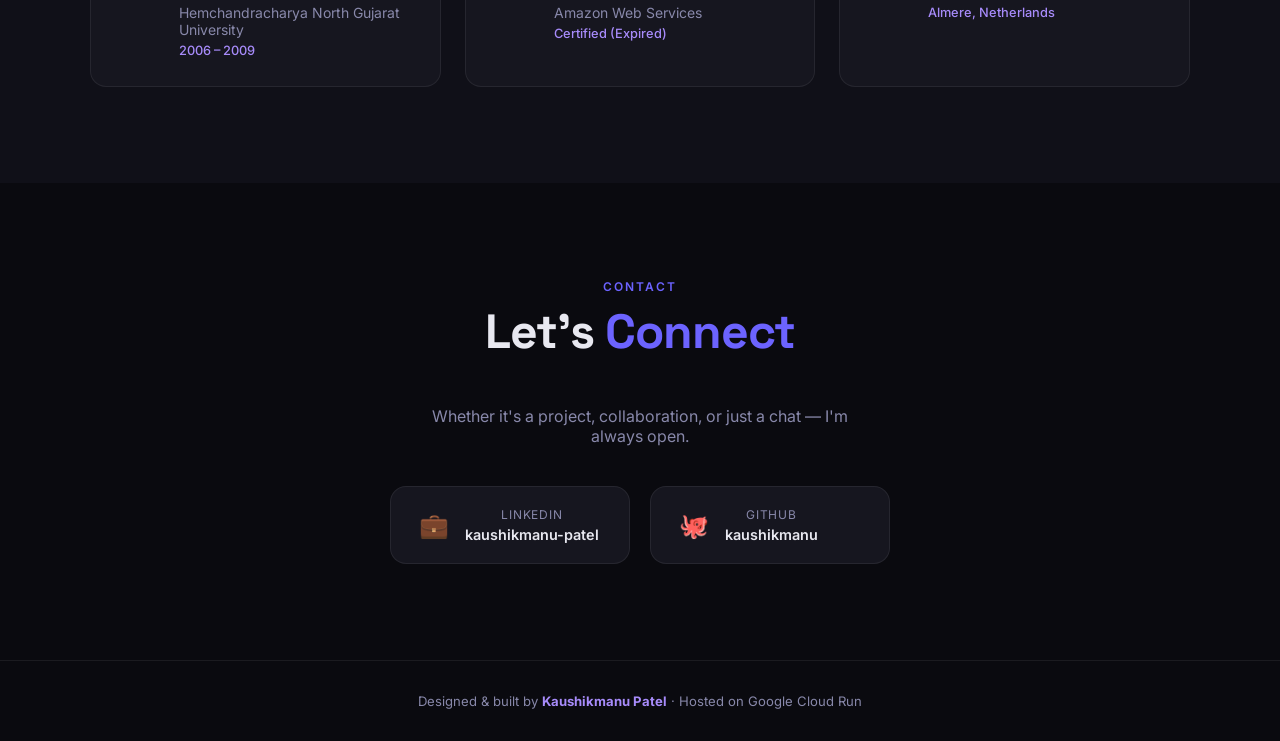
==== commit 955e4a3e: "feat: add CI/CD triage highlight, reorder, rename to Application Design & Architecture" ====
--- a/app/index.html
+++ b/app/index.html
@@ -106,8 +106,16 @@
                 <div><strong>AI & GenAI</strong> — Leading AI agent applications using Google ADK and Microsoft 365 Agent Toolkit; active AI Champions contributor.</div>
               </div>
               <div class="highlight">
+                <span class="h-icon">⚡</span>
+                <div><strong>Developer Productivity</strong> — Jira → GitHub → AI coding agent automation; MCP-based VS Code workflows for traceable code generation.</div>
+              </div>
+              <div class="highlight">
+                <span class="h-icon">🔍</span>
+                <div><strong>Agentic CI/CD Triage</strong> — Built an AI agent using Google ADK and Vertex AI that automatically analyses failed integration tests, retrieves Cucumber results from GCS, correlates GCP logs and GitHub history, performs root cause analysis, and creates categorised GitHub issues assigned to @copilot for automated follow-up.</div>
+              </div>
+              <div class="highlight">
                 <span class="h-icon">🏗️</span>
-                <div><strong>Platform Engineering</strong> — Designed vendor-agnostic automation orchestration platform that decouples vendor systems and accelerates rollout at scale.</div>
+                <div><strong>Application Design & Architecture</strong> — Designed vendor-agnostic automation orchestration platform that decouples vendor systems and accelerates rollout at scale.</div>
               </div>
               <div class="highlight">
                 <span class="h-icon">📦</span>
@@ -121,13 +129,9 @@
                 <span class="h-icon">🚨</span>
                 <div><strong>Disaster Recovery</strong> — End-to-end DR automation: boots full environment from blank GCP project, restores services, validates tests, self-cleans.</div>
               </div>
-              <div class="highlight">
-                <span class="h-icon">⚡</span>
-                <div><strong>Developer Productivity</strong> — Jira → GitHub → AI coding agent automation; MCP-based VS Code workflows for traceable code generation.</div>
-              </div>
-            </div>
-            <div class="card-tags">
-              <span>Python</span><span>GCP</span><span>BigQuery</span><span>Terraform</span><span>GitHub Actions</span><span>Google ADK</span><span>SignalFx</span><span>Solace</span>
+            </div>
+            <div class="card-tags">
+              <span>Python</span><span>GCP</span><span>BigQuery</span><span>Terraform</span><span>GitHub Actions</span><span>Google ADK</span><span>Vertex AI</span><span>SignalFx</span><span>Solace</span>
             </div>
           </div>
         </div>
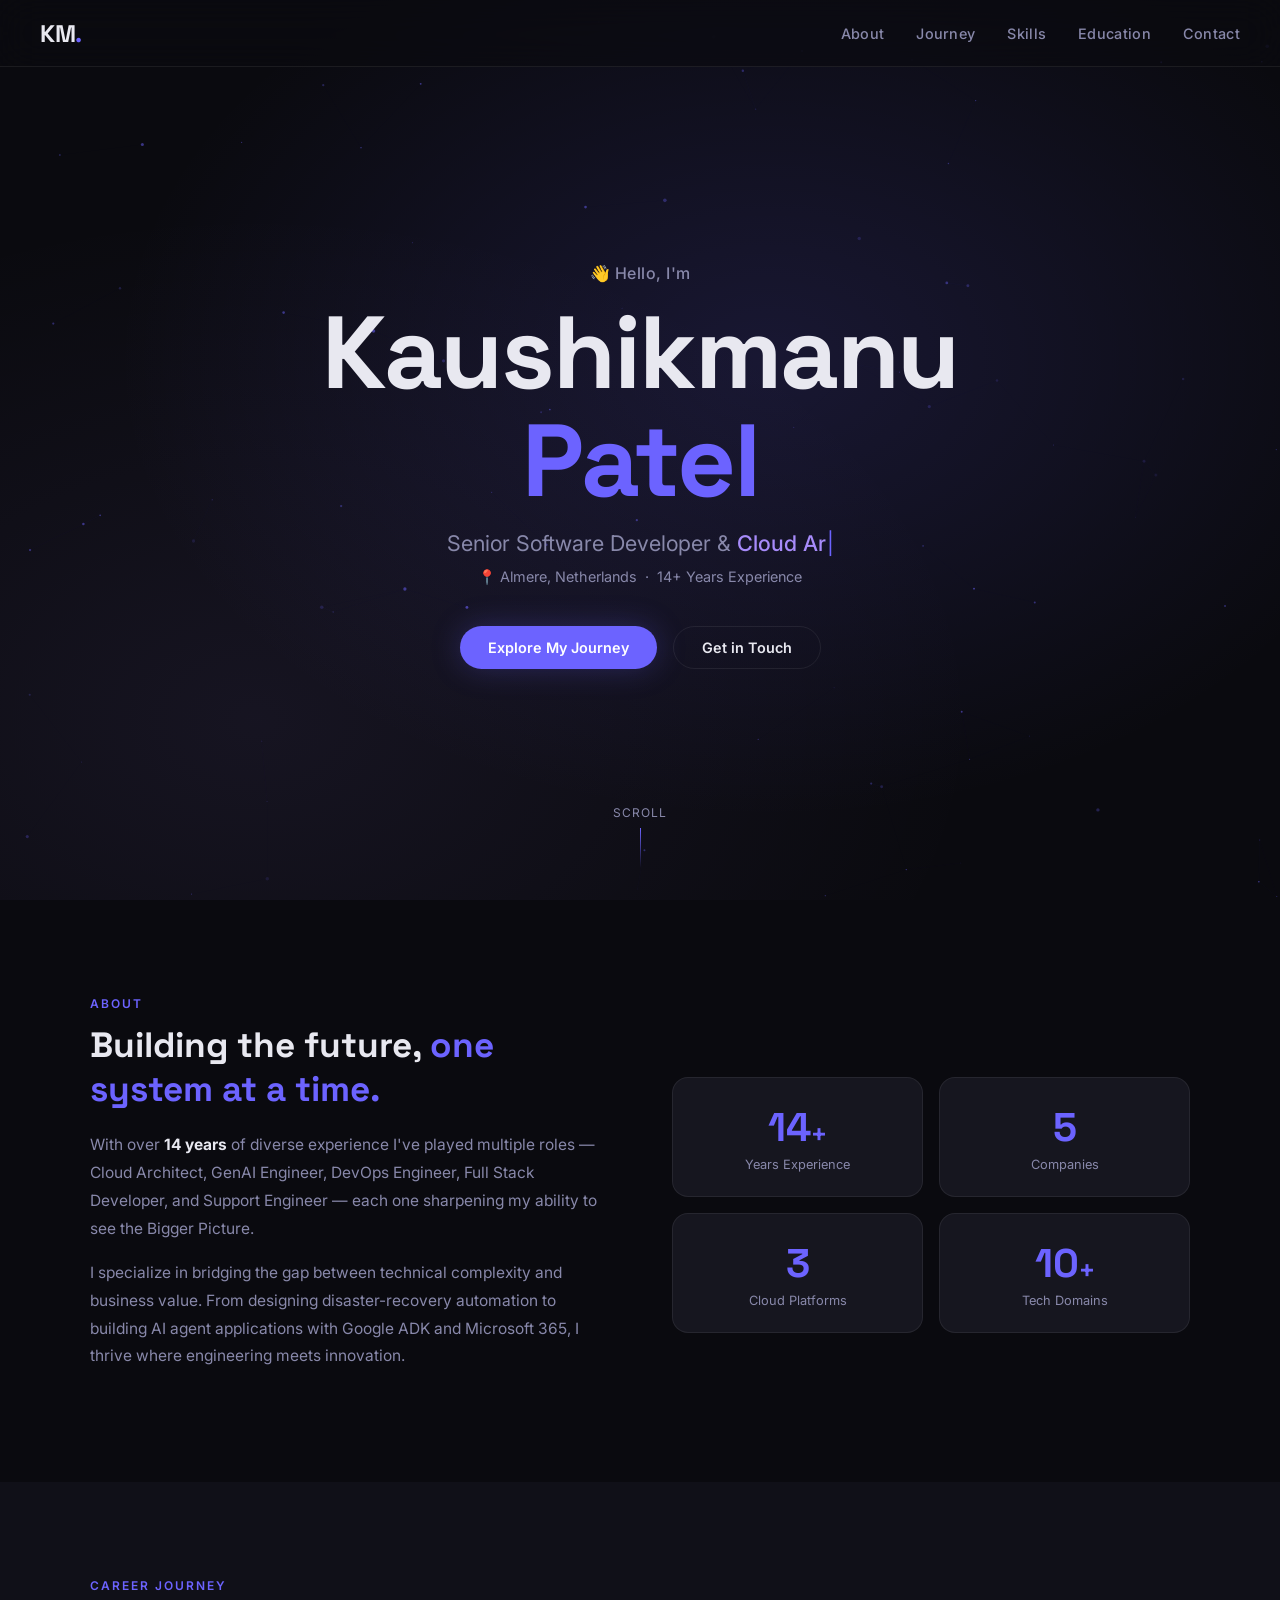
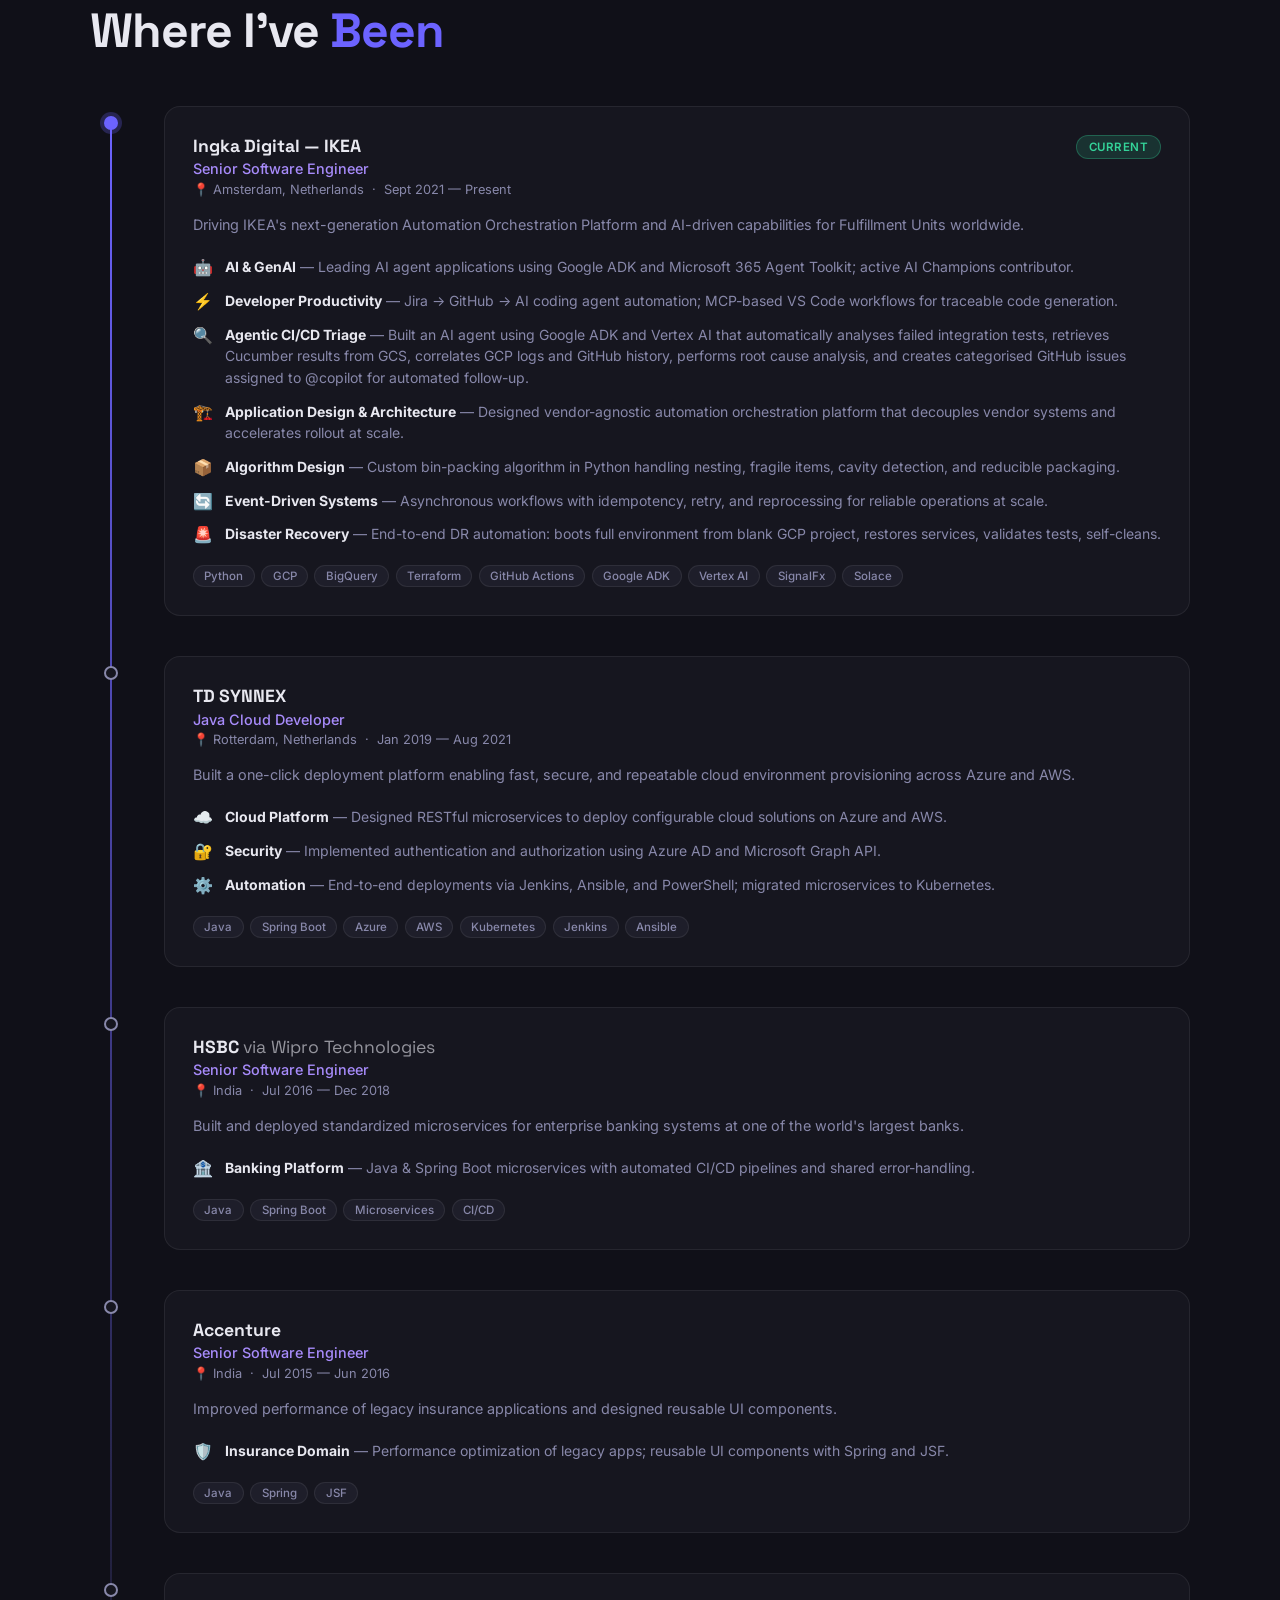
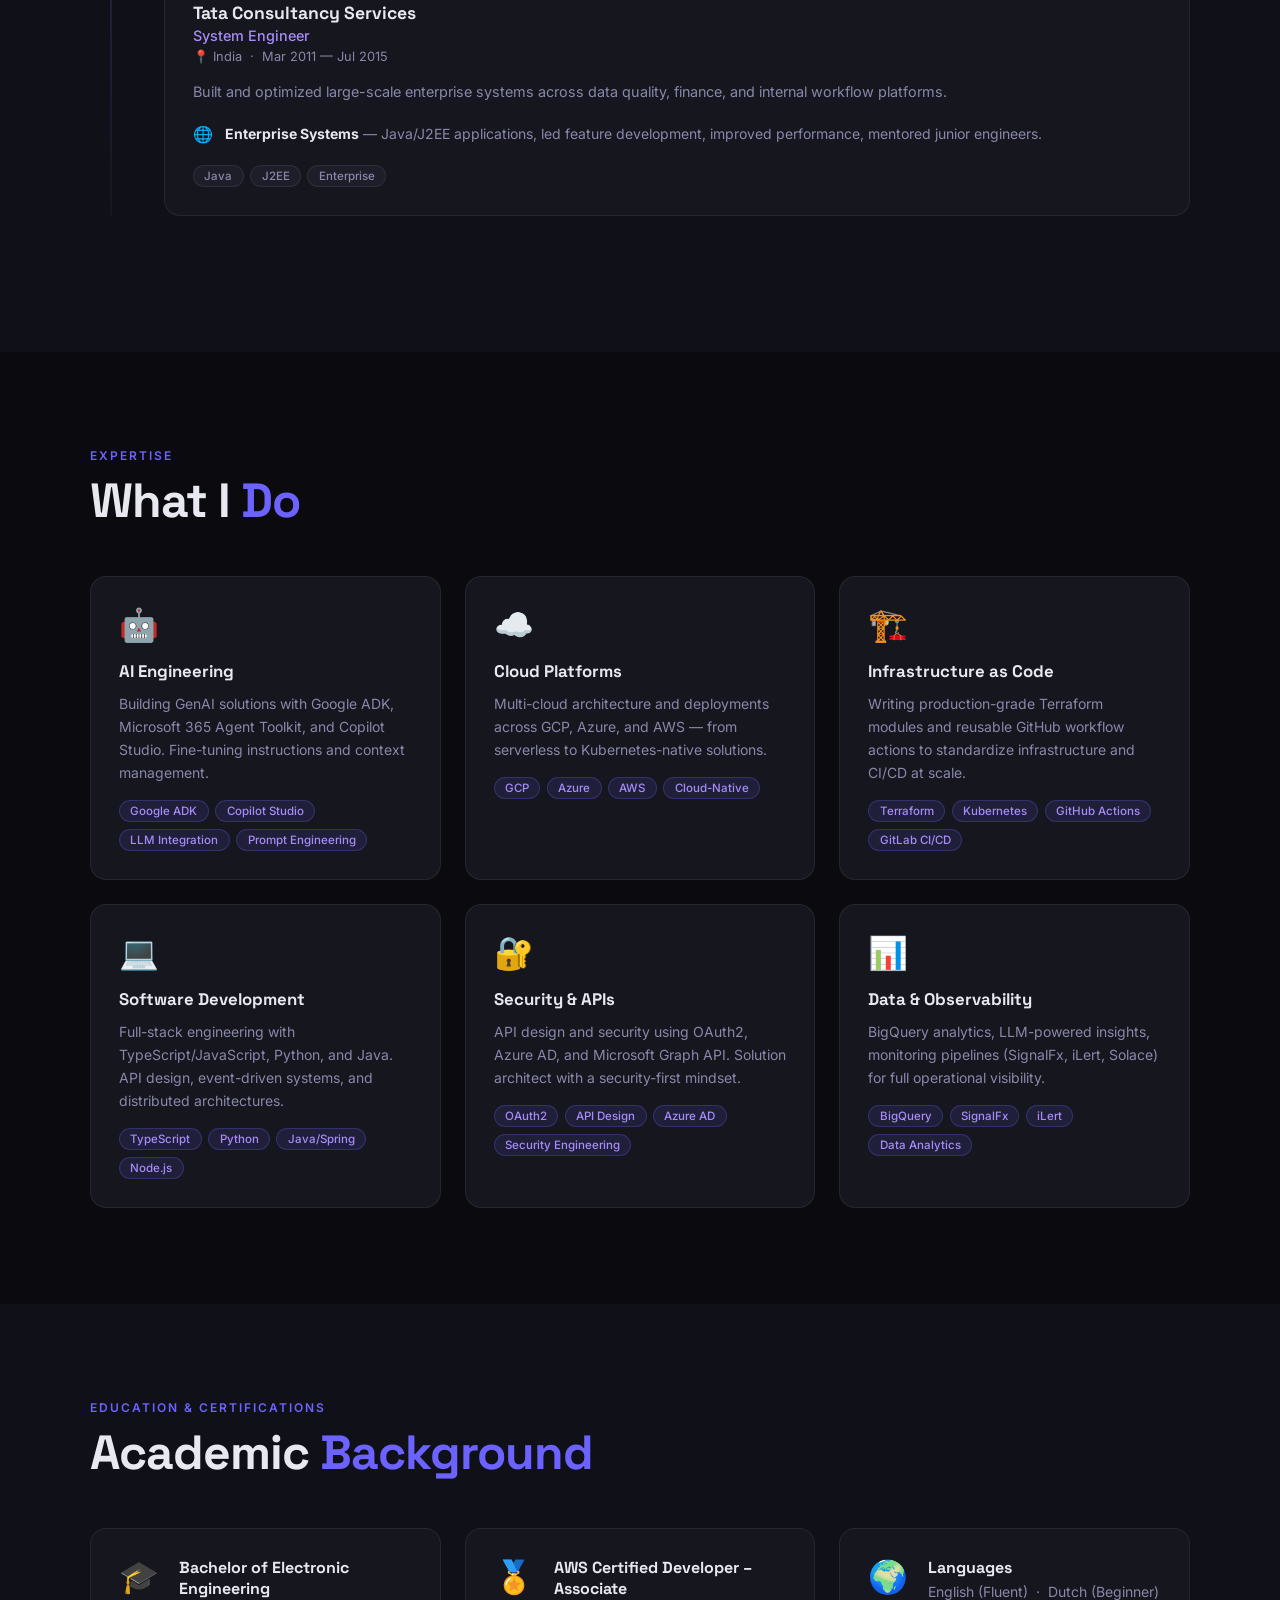
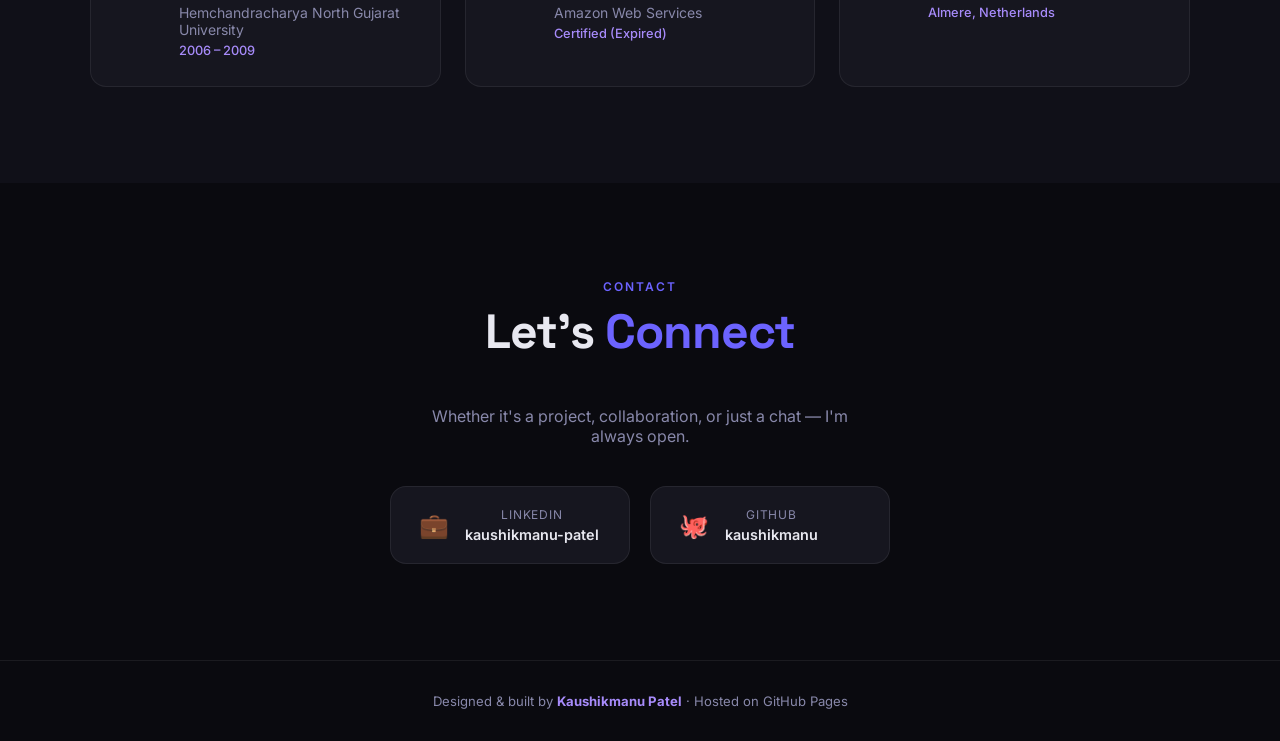
==== commit 6cc9c64f: "migrate: deploy to GitHub Pages with custom domain kaushikmanu-patel.nl" ====
--- a/app/index.html
+++ b/app/index.html
@@ -378,7 +378,7 @@
 
   <!-- ──────────────────────────── FOOTER ──────────────────────────── -->
   <footer>
-    <p>Designed &amp; built by <strong>Kaushikmanu Patel</strong> · Hosted on Google Cloud Run</p>
+    <p>Designed &amp; built by <strong>Kaushikmanu Patel</strong> · Hosted on GitHub Pages</p>
   </footer>
 
   <script src="script.js"></script>
